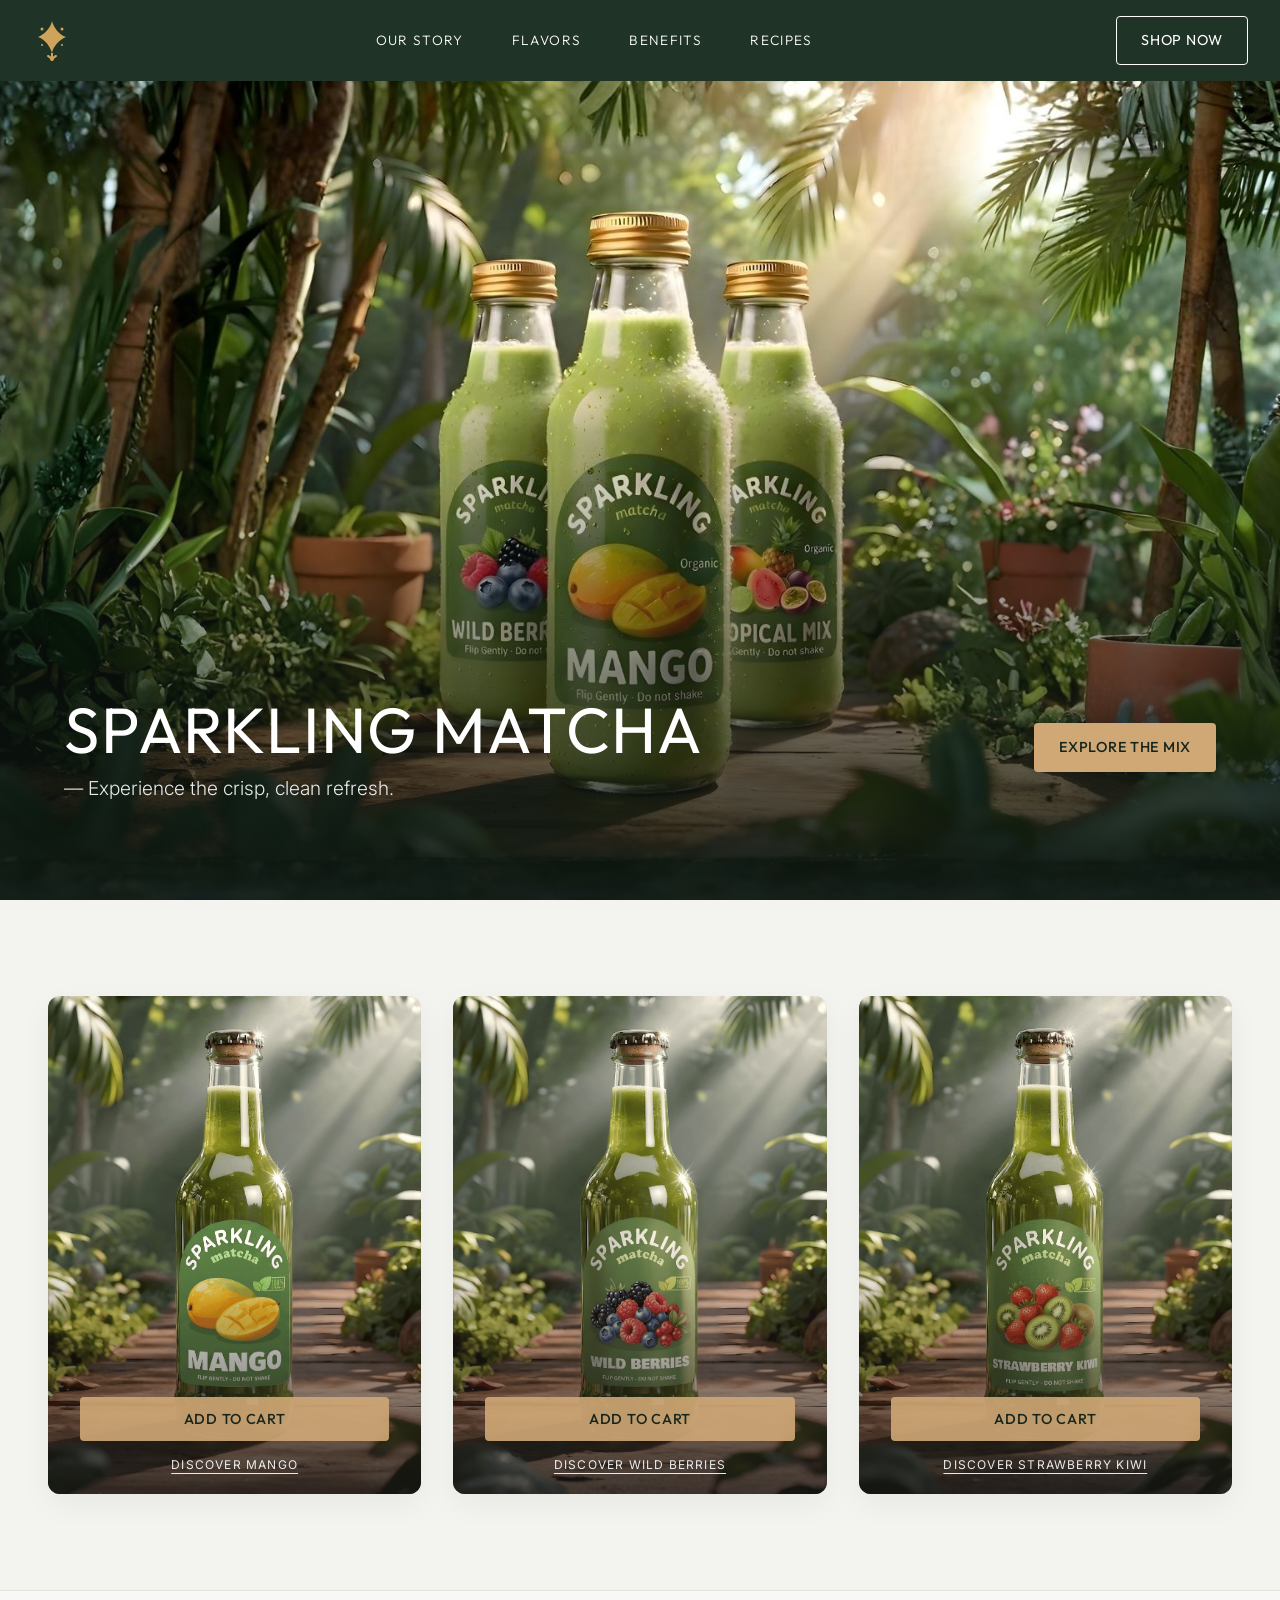
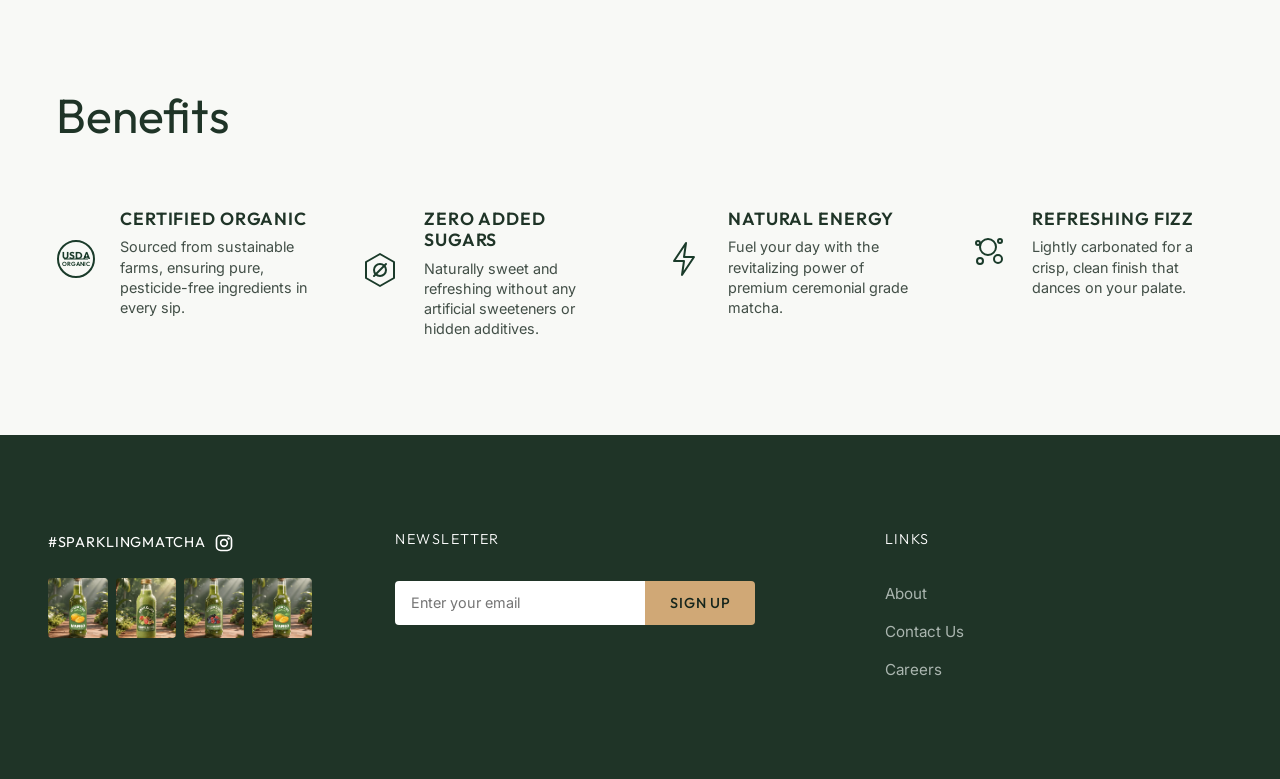
==== site/index.html @ 9184abe2 "modified:   site/index.html" ====
<!DOCTYPE html>
<html lang="en">

<head>
    <meta charset="UTF-8">
    <meta name="viewport" content="width=device-width, initial-scale=1.0">
    <title>Sparkling Matcha | Premium Organic Sparkling Drink</title>
    <meta name="description"
        content="Experience the crisp, clean refresh of our simply organic sparkling drinks. Premium matcha meets revitalizing carbonation with zero added sugar.">
    <meta name="keywords"
        content="matcha, sparkling matcha, organic drink, energy drink, zero sugar, ceremonial matcha, healthy beverage">
    <meta name="author" content="Sparkling Matcha">
    <link rel="canonical" href="https://sparklingmatcha.com">

    <!-- Open Graph / Facebook -->
    <meta property="og:type" content="website">
    <meta property="og:url" content="https://sparklingmatcha.com/">
    <meta property="og:title" content="Sparkling Matcha | Premium Organic Sparkling Drink">
    <meta property="og:description"
        content="Experience the crisp, clean refresh of our simply organic sparkling drinks. Sourced from sustainable farms.">
    <meta property="og:image" content="images/Showcase.jpg">

    <!-- Twitter -->
    <meta property="twitter:card" content="summary_large_image">
    <meta property="twitter:url" content="https://sparklingmatcha.com/">
    <meta property="twitter:title" content="Sparkling Matcha | Premium Organic Sparkling Drink">
    <meta property="twitter:description"
        content="Experience the crisp, clean refresh of our simply organic sparkling drinks. Sourced from sustainable farms, zero added sugar.">
    <meta property="twitter:image" content="images/Showcase.jpg">

    <!-- Google Fonts -->
    <link rel="preconnect" href="https://fonts.googleapis.com">
    <link rel="preconnect" href="https://fonts.gstatic.com" crossorigin>
    <link
        href="https://fonts.googleapis.com/css2?family=Outfit:wght@300;400;500;600;700&family=Inter:wght@300;400;500;600&display=swap"
        rel="stylesheet">
    <link rel="stylesheet" href="style.css">
</head>

<body>
    <!-- Preloader -->
    <div id="preloader" class="preloader">
        <div class="spinner"></div>
    </div>
    <!-- Navigation -->
    <nav class="navbar" id="navbar">
        <div class="nav-container">
            <a href="#" class="logo">
                <svg width="40" height="40" viewBox="0 0 40 40" fill="none" xmlns="http://www.w3.org/2000/svg">
                    <path d="M20 0C20 0 23 12 34 16C34 16 23 20 20 32C20 32 17 20 6 16C6 16 17 12 20 0Z"
                        fill="#D0A35A" />
                    <circle cx="10" cy="8" r="1.5" fill="#D0A35A" />
                    <circle cx="30" cy="8" r="1.5" fill="#D0A35A" />
                    <circle cx="10" cy="24" r="1" fill="#D0A35A" />
                    <circle cx="30" cy="24" r="1" fill="#D0A35A" />
                    <path d="M20 40C20 40 21 36 24 35" stroke="#D0A35A" stroke-width="2" stroke-linecap="round" />
                    <path d="M20 40C20 40 19 36 16 35" stroke="#D0A35A" stroke-width="2" stroke-linecap="round" />
                    <line x1="20" y1="32" x2="20" y2="40" stroke="#D0A35A" stroke-width="2" />
                </svg>
            </a>

            <div class="nav-links" id="nav-links">
                <a href="#story">OUR STORY</a>
                <a href="#flavors">FLAVORS</a>
                <a href="#benefits">BENEFITS</a>
                <a href="#recipes">RECIPES</a>
            </div>

            <div class="nav-actions">
                <a href="#shop" class="btn btn-outline">SHOP NOW</a>
                <button class="mobile-menu-btn" id="mobile-menu-btn" aria-label="Toggle menu">
                    <svg width="24" height="24" viewBox="0 0 24 24" fill="none" xmlns="http://www.w3.org/2000/svg">
                        <path d="M3 12H21M3 6H21M3 18H21" stroke="white" stroke-width="2" stroke-linecap="round"
                            stroke-linejoin="round" />
                    </svg>
                </button>
            </div>
        </div>
    </nav>

    <!-- Hero Section -->
    <header class="hero">
        <div class="hero-bg">
            <img src="images/Showcase.jpg" alt="Nature's Sparkle Assortment">
        </div>
        <div class="hero-content">
            <div class="hero-text">
                <h1>SPARKLING MATCHA</h1>
                <p>— Experience the crisp, clean refresh.</p>
            </div>
            <div class="hero-cta">
                <a href="#explore" class="btn btn-solid">EXPLORE THE MIX</a>
            </div>
        </div>
    </header>

    <!-- Products Section -->
    <section class="products" id="flavors">
        <div class="container">
            <div class="products-grid">
                <!-- Product Card 1 -->
                <div class="product-card">
                    <div class="product-image">
                        <img src="images/Mango.png" alt="Sparkling Mango">
                        <h2 class="hidden">MANGO</h2>
                        <div class="product-overlay">
                            <div class="overlay-content">
                                <h3>MANGO</h3>
                                <p>Most mango drinks taste like a melted popsicle. This doesn't. We took the deep,
                                    sun-drenched sweetness of real mango and balanced it against the bold, stone-ground
                                    earthiness of premium matcha.</p>
                                <p>It’s bright, it’s a little bit grassy, and it has that authentic tropical bite that
                                    only comes from the real fruit—not a lab-grown flavor. It’s exactly what you need
                                    when you're done with the neon-colored 'mango' water.</p>
                                <p><b>Sustained focus. Real mango. Zero fluff.</b></p>
                                <button class="btn btn-outline back-btn">BACK</button>
                            </div>
                        </div>
                    </div>
                    <div class="product-info">
                        <button class="btn btn-solid btn-full">ADD TO CART</button>
                        <button class="product-link discover-btn" data-product="mango">DISCOVER MANGO</button>
                    </div>
                </div>

                <!-- Product Card 2 -->
                <div class="product-card">
                    <div class="product-image">
                        <img src="images/WildBerries.png" alt="Sparkling Wild Berries">
                        <h2 class="hidden">WILD<br>BERRIES</h2>
                        <div class="product-overlay">
                            <div class="overlay-content">
                                <h3>WILD BERRIES</h3>
                                <p>"Tart, not candy-coated."
                                    Most berry drinks are just flavored sugar. This isn’t. We took the deep, brambly
                                    tartness of real wild berries and hit it with the bold, stone-ground earthiness of
                                    premium matcha.

                                <p>It’s dark, it’s a little bit grassy, and it has that honest, complex bite that only
                                    comes from real fruit—not a lab-grown extract. It’s exactly what you need when
                                    you're over the neon-purple 'berry' syrups.</p>

                                <p><b>Clean energy. Real fruit. No apologies.</b></p>
                                <button class="btn btn-outline back-btn">BACK</button>
                            </div>
                        </div>
                    </div>
                    <div class="product-info">
                        <button class="btn btn-solid btn-full">ADD TO CART</button>
                        <button class="product-link discover-btn" data-product="berries">DISCOVER WILD BERRIES</button>
                        <!-- Based on mockup text -->
                    </div>
                </div>

                <!-- Product Card 3 -->
                <div class="product-card">
                    <div class="product-image">
                        <img src="images/StrawberryKiwi.png" alt="Sparkling Strawberry Kiwi">
                        <h2 class="hidden">STRAWBERRY<br>KIWI</h2>
                        <div class="product-overlay">
                            <div class="overlay-content">
                                <h3>STRAWBERRY KIWI</h3>
                                <p>"Balanced, not basic."
                                    Most strawberry-kiwi drinks are just neon-pink sugar bombs. This isn’t. We took the
                                    sharp, zingy brightness of real kiwi and the sun-ripened sweetness of strawberries,
                                    then hit them with the bold, stone-ground earthiness of premium matcha.
                                </p>
                                <p>It’s crisp, it’s a little bit grassy, and it has that honest, refreshing tartness
                                    that only comes from the real fruit—not a lab-grown flavor. It’s exactly what you
                                    need when you're over the cloying sweetness of 'fruit-punch' waters.</p>

                                <p><b>Sharp focus. Real fruit. No noise.</b></p>
                                <button class="btn btn-outline back-btn">BACK</button>
                            </div>
                        </div>
                    </div>
                    <div class="product-info">
                        <button class="btn btn-solid btn-full">ADD TO CART</button>
                        <button class="product-link discover-btn" data-product="tropical">DISCOVER STRAWBERRY
                            KIWI</button>
                        <!-- Based on mockup text -->
                    </div>
                </div>
            </div>
        </div>
    </section>

    <!-- Benefits Section -->
    <section class="benefits" id="benefits">
        <div class="container">
            <h2 class="section-title">Benefits</h2>
            <div class="benefits-grid">

                <div class="benefit-item">
                    <div class="icon">
                        <svg width="40" height="40" viewBox="0 0 40 40" fill="none" xmlns="http://www.w3.org/2000/svg">
                            <circle cx="20" cy="20" r="18" stroke="#1A3B2A" stroke-width="2" />
                            <text x="50%" y="45%" dominant-baseline="middle" text-anchor="middle" font-family="Outfit"
                                font-size="10" font-weight="700" fill="#1A3B2A">USDA</text>
                            <text x="50%" y="65%" dominant-baseline="middle" text-anchor="middle" font-family="Outfit"
                                font-size="6" font-weight="600" fill="#1A3B2A">ORGANIC</text>
                            <line x1="8" y1="20" x2="32" y2="20" stroke="#1A3B2A" stroke-width="1" />
                        </svg>
                    </div>
                    <div class="benefit-text">
                        <h3>CERTIFIED ORGANIC</h3>
                        <p>Sourced from sustainable farms, ensuring pure, pesticide-free ingredients in every sip.</p>
                    </div>
                </div>

                <div class="benefit-item">
                    <div class="icon">
                        <svg width="40" height="40" viewBox="0 0 40 40" fill="none" xmlns="http://www.w3.org/2000/svg">
                            <path d="M20 4L34 12V28L20 36L6 28V12L20 4Z" stroke="#1A3B2A" stroke-width="2"
                                stroke-linejoin="round" />
                            <circle cx="20" cy="20" r="6" stroke="#1A3B2A" stroke-width="2" />
                            <path d="M26 14L14 26" stroke="#1A3B2A" stroke-width="2" stroke-linecap="round" />
                        </svg>
                    </div>
                    <div class="benefit-text">
                        <h3>ZERO ADDED SUGARS</h3>
                        <p>Naturally sweet and refreshing without any artificial sweeteners or hidden additives.</p>
                    </div>
                </div>

                <div class="benefit-item">
                    <div class="icon">
                        <svg width="40" height="40" viewBox="0 0 40 40" fill="none" xmlns="http://www.w3.org/2000/svg">
                            <path d="M22 4L10 22H20L18 36L30 18H20L22 4Z" stroke="#1A3B2A" stroke-width="2"
                                stroke-linecap="round" stroke-linejoin="round" />
                        </svg>
                    </div>
                    <div class="benefit-text">
                        <h3>NATURAL ENERGY</h3>
                        <p>Fuel your day with the revitalizing power of premium ceremonial grade matcha.</p>
                    </div>
                </div>

                <div class="benefit-item">
                    <div class="icon">
                        <svg width="40" height="40" viewBox="0 0 40 40" fill="none" xmlns="http://www.w3.org/2000/svg">
                            <circle cx="20" cy="18" r="8" stroke="#1A3B2A" stroke-width="2" />
                            <circle cx="30" cy="30" r="4" stroke="#1A3B2A" stroke-width="2" />
                            <circle cx="12" cy="32" r="3" stroke="#1A3B2A" stroke-width="2" />
                            <circle cx="32" cy="12" r="2" stroke="#1A3B2A" stroke-width="2" />
                            <circle cx="10" cy="14" r="2" stroke="#1A3B2A" stroke-width="2" />
                        </svg>
                    </div>
                    <div class="benefit-text">
                        <h3>REFRESHING FIZZ</h3>
                        <p>Lightly carbonated for a crisp, clean finish that dances on your palate.</p>
                    </div>
                </div>

            </div>
        </div>
    </section>

    <!-- Footer -->
    <footer class="footer">
        <div class="container footer-grid">

            <div class="footer-social">
                <div class="social-header">
                    <span>#SPARKLINGMATCHA</span>
                    <svg width="20" height="20" viewBox="0 0 24 24" fill="none" xmlns="http://www.w3.org/2000/svg">
                        <path
                            d="M12 16C14.2091 16 16 14.2091 16 12C16 9.79086 14.2091 8 12 8C9.79086 8 8 9.79086 8 12C8 14.2091 9.79086 16 12 16Z"
                            stroke="white" stroke-width="2" stroke-linecap="round" stroke-linejoin="round" />
                        <path
                            d="M3 16V8C3 5.23858 5.23858 3 8 3H16C18.7614 3 21 5.23858 21 8V16C21 18.7614 18.7614 21 16 21H8C5.23858 21 3 18.7614 3 16Z"
                            stroke="white" stroke-width="2" />
                        <circle cx="17.5" cy="6.5" r="1.5" fill="white" />
                    </svg>
                </div>
                <!-- Thumbnail placeholders using images we have -->
                <div class="social-thumbnails">
                    <img src="images/Mango.png" alt="Thumb 1">
                    <img src="images/TropicalMix.png" alt="Thumb 2">
                    <img src="images/WildBerries.png" alt="Thumb 3">
                    <img src="images/Mango.png" alt="Thumb 4">
                </div>
            </div>

            <div class="footer-newsletter">
                <h4>NEWSLETTER</h4>
                <form class="newsletter-form" id="newsletter-form">
                    <input type="email" placeholder="Enter your email" required>
                    <button type="submit" class="btn btn-solid">SIGN UP</button>
                </form>
            </div>

            <div class="footer-links">
                <h4>LINKS</h4>
                <ul>
                    <li><a href="#">About</a></li>
                    <li><a href="#">Contact Us</a></li>
                    <li><a href="#">Careers</a></li>
                </ul>
            </div>
        </div>
    </footer>

    <script src="script.js"></script>
</body>

</html>
---- site/style.css ----
/* Reset & Base Styles */
:root {
    --color-bg-light: #f3f4ef;
    --color-bg-dark: #1f3427;
    --color-bg-darker: #15251c;
    --color-accent: #d0a876;
    --color-accent-hover: #ebc18d;
    --color-text-dark: #15251c;
    --color-text-light: #ffffff;
    --color-text-muted: #aab5af;

    --font-heading: 'Outfit', sans-serif;
    --font-body: 'Inter', sans-serif;

    --spacing-xs: 0.5rem;
    --spacing-sm: 1rem;
    --spacing-md: 2rem;
    --spacing-lg: 4rem;
    --spacing-xl: 6rem;

    --border-radius: 12px;
    --transition-fast: 0.2s cubic-bezier(0.4, 0, 0.2, 1);
    --transition-medium: 0.4s cubic-bezier(0.4, 0, 0.2, 1);
}

* {
    margin: 0;
    padding: 0;
    box-sizing: border-box;
    -webkit-font-smoothing: antialiased;
    -moz-osx-font-smoothing: grayscale;
}

body {
    font-family: var(--font-body);
    background-color: var(--color-bg-light);
    color: var(--color-text-dark);
    line-height: 1.6;
    overflow-x: hidden;
    margin: 0;
    padding: 0;
}

h1,
h2,
h3,
h4 {
    font-family: var(--font-heading);
    font-weight: 500;
    line-height: 1.2;
}

a {
    text-decoration: none;
    color: inherit;
    transition: var(--transition-fast);
}

ul {
    list-style: none;
}

.container {
    width: 100%;
    max-width: 1400px;
    margin: 0 auto;
    padding: 0 var(--spacing-sm);
}

/* Preloader */
.preloader {
    position: fixed;
    top: 0;
    left: 0;
    width: 100vw;
    height: 100vh;
    background-color: var(--color-bg-darker);
    display: flex;
    justify-content: center;
    align-items: center;
    z-index: 9999;
    transition: opacity 0.5s ease, visibility 0.5s ease;
}

.preloader.fade-out {
    opacity: 0;
    visibility: hidden;
}

.spinner {
    width: 50px;
    height: 50px;
    border: 3px solid rgba(208, 163, 90, 0.2);
    border-radius: 50%;
    border-top-color: var(--color-accent);
    animation: spin 1s linear infinite;
}

@keyframes spin {
    to {
        transform: rotate(360deg);
    }
}

/* Typography Enhancements */
.section-title {
    font-size: 3rem;
    margin-bottom: var(--spacing-lg);
    font-weight: 400;
    color: var(--color-bg-dark);
}

/* Button Component */
.btn {
    display: inline-flex;
    align-items: center;
    justify-content: center;
    padding: 0.75rem 1.5rem;
    font-family: var(--font-heading);
    font-weight: 400;
    font-size: 0.9rem;
    letter-spacing: 0.05em;
    border-radius: 4px;
    /* Slight pill feel or sharp? Mockup is slightly rounded */
    cursor: pointer;
    transition: var(--transition-medium);
    border: 1px solid transparent;
    text-transform: uppercase;
}

.btn-solid {
    background-color: var(--color-accent);
    color: var(--color-bg-darker);
    font-weight: 500;
}

.btn-solid:hover {
    background-color: var(--color-accent-hover);
    transform: translateY(-2px);
    box-shadow: 0 4px 12px rgba(208, 168, 118, 0.4);
}

.btn-outline {
    background-color: transparent;
    border-color: var(--color-text-light);
    color: var(--color-text-light);
}

.btn-outline:hover {
    background-color: var(--color-text-light);
    color: var(--color-bg-dark);
}

.btn-full {
    width: 100%;
}

/* Navigation Section */
.navbar {
    position: fixed;
    top: 0;
    left: 0;
    width: 100%;
    z-index: 1000;
    background-color: var(--color-bg-dark);
    /* Solid background initially */
    padding: 1rem 0;
    transition: background-color var(--transition-medium), padding var(--transition-medium), box-shadow var(--transition-medium);
}

.navbar.scrolled {
    background-color: rgba(31, 52, 39, 0.95);
    backdrop-filter: blur(10px);
    padding: 0.8rem 0;
    box-shadow: 0 4px 20px rgba(0, 0, 0, 0.1);
}

.nav-container {
    display: flex;
    justify-content: space-between;
    align-items: center;
    max-width: 1400px;
    margin: 0 auto;
    padding: 0 2rem;
}

.logo svg {
    display: block;
    transition: transform var(--transition-fast);
}

.logo:hover svg {
    transform: scale(1.05);
}

.nav-links {
    display: flex;
    gap: 3rem;
}

.nav-links a {
    color: var(--color-text-light);
    font-family: var(--font-heading);
    font-size: 0.85rem;
    font-weight: 300;
    letter-spacing: 0.1em;
    text-transform: uppercase;
    position: relative;
    padding: 0.5rem 0;
}

.nav-links a::after {
    content: '';
    position: absolute;
    bottom: 0;
    left: 0;
    width: 0;
    height: 1px;
    background-color: var(--color-accent);
    transition: width var(--transition-medium);
}

.nav-links a:hover::after {
    width: 100%;
}

.nav-actions {
    display: flex;
    align-items: center;
    gap: 1rem;
}

.mobile-menu-btn {
    background: none;
    border: none;
    cursor: pointer;
    display: none;
}

/* Hero Section */
.hero {
    position: relative;
    height: 100vh;
    /* Takes up entire viewport */
    min-height: 500px;
    display: flex;
    align-items: flex-end;
    overflow: hidden;
    padding-bottom: var(--spacing-xl);
}

.hero-bg {
    position: absolute;
    top: 0;
    left: 0;
    width: 100%;
    height: 100%;
    z-index: -1;
}

.hero-bg img {
    width: 100%;
    height: 100%;
    object-fit: cover;
    object-position: center;
    /* Removed animation for smoother feel, using CSS overlay instead */
}

/* Gradient Overlay for Text Readability */
.hero::after {
    content: '';
    position: absolute;
    bottom: 0;
    left: 0;
    width: 100%;
    height: 60%;
    background: linear-gradient(to top, rgba(15, 25, 18, 0.9), transparent);
    z-index: 0;
}

.hero-content {
    position: relative;
    z-index: 10;
    display: flex;
    justify-content: space-between;
    align-items: flex-end;
    width: 100%;
    max-width: 1400px;
    margin: 0 auto;
    padding: 0 4rem;
}

.hero-text h1 {
    color: var(--color-text-light);
    font-size: 4rem;
    font-weight: 400;
    line-height: 1.1;
    margin-bottom: 0.5rem;
    letter-spacing: 0.02em;
}

.hero-text p {
    color: var(--color-text-light);
    font-size: 1.2rem;
    font-weight: 300;
    opacity: 0.9;
}

.hero-cta {
    margin-bottom: 2rem;
}

/* Products Section */
.products {
    padding: var(--spacing-xl) 2rem;
    background-color: var(--color-bg-light);
}

.products-grid {
    display: grid;
    grid-template-columns: repeat(3, 1fr);
    gap: 2rem;
}

.product-card {
    position: relative;
    border-radius: var(--border-radius);
    overflow: hidden;
    aspect-ratio: 3/4;
    cursor: pointer;
    box-shadow: 0 10px 30px rgba(0, 0, 0, 0.05);
    background-color: #e2e4dc;
    /* Placeholder color in case image has alpha */
}

.product-card:hover .product-image img {
    transform: scale(1.05);
}

.product-image {
    width: 100%;
    height: 100%;
    position: relative;
}

.product-image img {
    width: 100%;
    height: 100%;
    object-fit: cover;
    transition: transform var(--transition-medium);
}

.product-card::before {
    content: '';
    position: absolute;
    bottom: 0;
    left: 0;
    width: 100%;
    height: 50%;
    background: linear-gradient(to top, rgba(20, 20, 20, 0.8), transparent);
    z-index: 1;
    pointer-events: none;
}

.product-info {
    position: absolute;
    bottom: 0;
    left: 0;
    width: 100%;
    padding: 2rem;
    z-index: 10;
    display: flex;
    flex-direction: column;
    align-items: center;
    gap: 1rem;
    opacity: 0.9;
    /* Slight opacity until hover */
    transition: opacity var(--transition-fast), transform var(--transition-medium);
    transform: translateY(10px);
}

.product-card:hover .product-info {
    opacity: 1;
    transform: translateY(0);
}

.product-link,
.discover-btn {
    background: none;
    border: none;
    cursor: pointer;
    font-family: var(--font-body);
    color: var(--color-text-light);
    font-size: 0.75rem;
    letter-spacing: 0.1em;
    text-transform: uppercase;
    text-decoration: underline;
    text-underline-offset: 4px;
    padding: 0;
    transition: color var(--transition-fast);
}

.product-link:hover,
.discover-btn:hover {
    color: var(--color-accent);
}

/* Overlay Styles */
.product-overlay {
    position: absolute;
    top: 0;
    left: 0;
    width: 100%;
    height: 100%;
    background-color: rgba(31, 52, 39, 0.9);
    z-index: 20;
    display: flex;
    align-items: stretch;
    justify-content: center;
    padding: 3rem 2rem 2rem 2rem;
    color: var(--color-text-light);
    opacity: 0;
    visibility: hidden;
    pointer-events: none;
    transition: opacity var(--transition-medium), visibility var(--transition-medium);
}

.product-card.overlay-active .product-overlay {
    opacity: 1;
    visibility: visible;
    pointer-events: all;
}

.overlay-content {
    display: flex;
    flex-direction: column;
    align-items: center;
    width: 100%;
    text-align: center;
    transform: translateY(20px);
    transition: transform var(--transition-medium);
}

.product-card.overlay-active .overlay-content {
    transform: translateY(0);
}

.overlay-content h3 {
    font-size: 1.5rem;
    margin-bottom: 1rem;
    color: var(--color-accent);
}

.overlay-content p {
    font-size: 0.95rem;
    margin-bottom: 1.5rem;
    line-height: 1.5;
    font-weight: 300;
}

.overlay-content p:last-of-type {
    margin-top: auto;
    margin-bottom: 2rem;
}

.product-card.overlay-active .product-info {
    opacity: 0 !important;
    visibility: hidden;
    pointer-events: none;
}

/* Background text styling for the cards, hidden behind image if image is full */
.bg-text {
    position: absolute;
    top: 50%;
    left: 50%;
    transform: translate(-50%, -50%);
    color: rgba(255, 255, 255, 0.7);
    font-size: 5rem;
    font-weight: 300;
    white-space: nowrap;
    z-index: 0;
    pointer-events: none;
    letter-spacing: 0.05em;
    mix-blend-mode: overlay;
}

/* Benefits Section */
.benefits {
    padding: var(--spacing-xl) 2rem;
    background-color: #f8f9f6;
    border-top: 1px solid #e2e4dc;
}

.benefits .container {
    max-width: 1200px;
}

.benefits-grid {
    display: grid;
    grid-template-columns: repeat(4, 1fr);
    gap: 3rem;
    align-items: flex-start;
}

.benefit-item {
    display: flex;
    align-items: center;
    gap: 1.5rem;
}

.benefit-item .icon {
    flex-shrink: 0;
    transition: transform var(--transition-fast);
}

.benefit-item:hover .icon {
    transform: translateY(-5px);
}

.benefit-text h3 {
    font-family: var(--font-heading);
    font-size: 1.1rem;
    font-weight: 600;
    color: var(--color-bg-dark);
    margin-bottom: 0.5rem;
    text-transform: uppercase;
    letter-spacing: 0.05em;
}

.benefit-text p {
    font-family: var(--font-body);
    font-size: 0.9rem;
    color: var(--color-text-dark);
    opacity: 0.8;
    line-height: 1.4;
}

/* Footer Section */
.footer {
    background-color: var(--color-bg-dark);
    color: var(--color-text-light);
    padding: var(--spacing-xl) 2rem;
}

.footer-grid {
    display: grid;
    grid-template-columns: 1fr 1.5fr 1fr auto;
    /* Social columns wider */
    gap: 4rem;
    align-items: start;
}

.footer h4 {
    font-size: 0.9rem;
    font-weight: 300;
    letter-spacing: 0.1em;
    color: var(--color-text-light);
    margin-bottom: 2rem;
    text-transform: uppercase;
}

.social-header {
    display: flex;
    align-items: center;
    gap: 0.5rem;
    font-family: var(--font-heading);
    font-size: 0.9rem;
    letter-spacing: 0.05em;
    margin-bottom: 1.5rem;
}

.social-thumbnails {
    display: flex;
    gap: 0.5rem;
}

.social-thumbnails img {
    width: 60px;
    height: 60px;
    object-fit: cover;
    border-radius: 4px;
    cursor: pointer;
    transition: transform var(--transition-fast);
}

.social-thumbnails img:hover {
    transform: scale(1.1);
}

.newsletter-form {
    display: flex;
    gap: 0;
}

.newsletter-form input {
    background-color: var(--color-text-light);
    border: none;
    padding: 0.75rem 1rem;
    font-family: var(--font-body);
    font-size: 0.9rem;
    width: 100%;
    max-width: 250px;
    border-radius: 4px 0 0 4px;
    outline: none;
    color: var(--color-text-dark);
}

.newsletter-form .btn {
    border-radius: 0 4px 4px 0;
}

.footer-links ul {
    display: flex;
    flex-direction: column;
    gap: 0.8rem;
}

.footer-links a {
    color: var(--color-text-muted);
    font-size: 0.95rem;
}

.footer-links a:hover {
    color: var(--color-text-light);
    padding-left: 5px;
    /* Tiny slide animation on hover */
}

/* Responsive Desgin */
@media (max-width: 1024px) {
    .hero-text h1 {
        font-size: 3rem;
    }

    .products-grid {
        grid-template-columns: repeat(2, 1fr);
    }

    .benefits-grid {
        grid-template-columns: repeat(2, 1fr);
        row-gap: 3rem;
    }

    .footer-grid {
        grid-template-columns: 1fr 1fr;
        row-gap: 4rem;
    }
}

@media (max-width: 768px) {

    /* Navbar adjustments */
    .hero {
        padding-bottom: 2rem;
        /* Move button down on mobile */
    }

    .nav-links {
        position: fixed;
        top: 0;
        right: -100%;
        width: 80%;
        max-width: 300px;
        height: 100vh;
        background-color: var(--color-bg-darker);
        flex-direction: column;
        justify-content: center;
        align-items: center;
        transition: right var(--transition-medium);
        z-index: 1001;
        /* Above navbar */
        box-shadow: -10px 0 30px rgba(0, 0, 0, 0.5);
    }

    .nav-links.active {
        right: 0;
    }

    .nav-container {
        padding: 0 1rem;
    }

    .nav-actions .btn-outline {
        display: none;
        /* Hide Shop Now on very small mobile for space, or keep it? */
    }

    .hidden {
        opacity: 0;
        visibility: hidden;
        pointer-events: none;
    }

    .mobile-menu-btn {
        display: flex;
        z-index: 1002;
    }

    .hero-text {
        display: none;
    }

    .hero-content {
        flex-direction: column;
        align-items: center;
        /* Center the CTA button since text is gone */
        padding: 0 1.5rem;
        gap: 2rem;
        width: 100%;
    }

    .hero-text h1 {
        font-size: 2.5rem;
    }

    .products-grid {
        grid-template-columns: 1fr;
    }

    .product-card {
        aspect-ratio: auto;
        height: 500px;
    }

    .benefits-grid {
        grid-template-columns: 1fr;
        gap: 2rem;
    }

    .footer-grid {
        grid-template-columns: 1fr;
        gap: 3rem;
    }
}
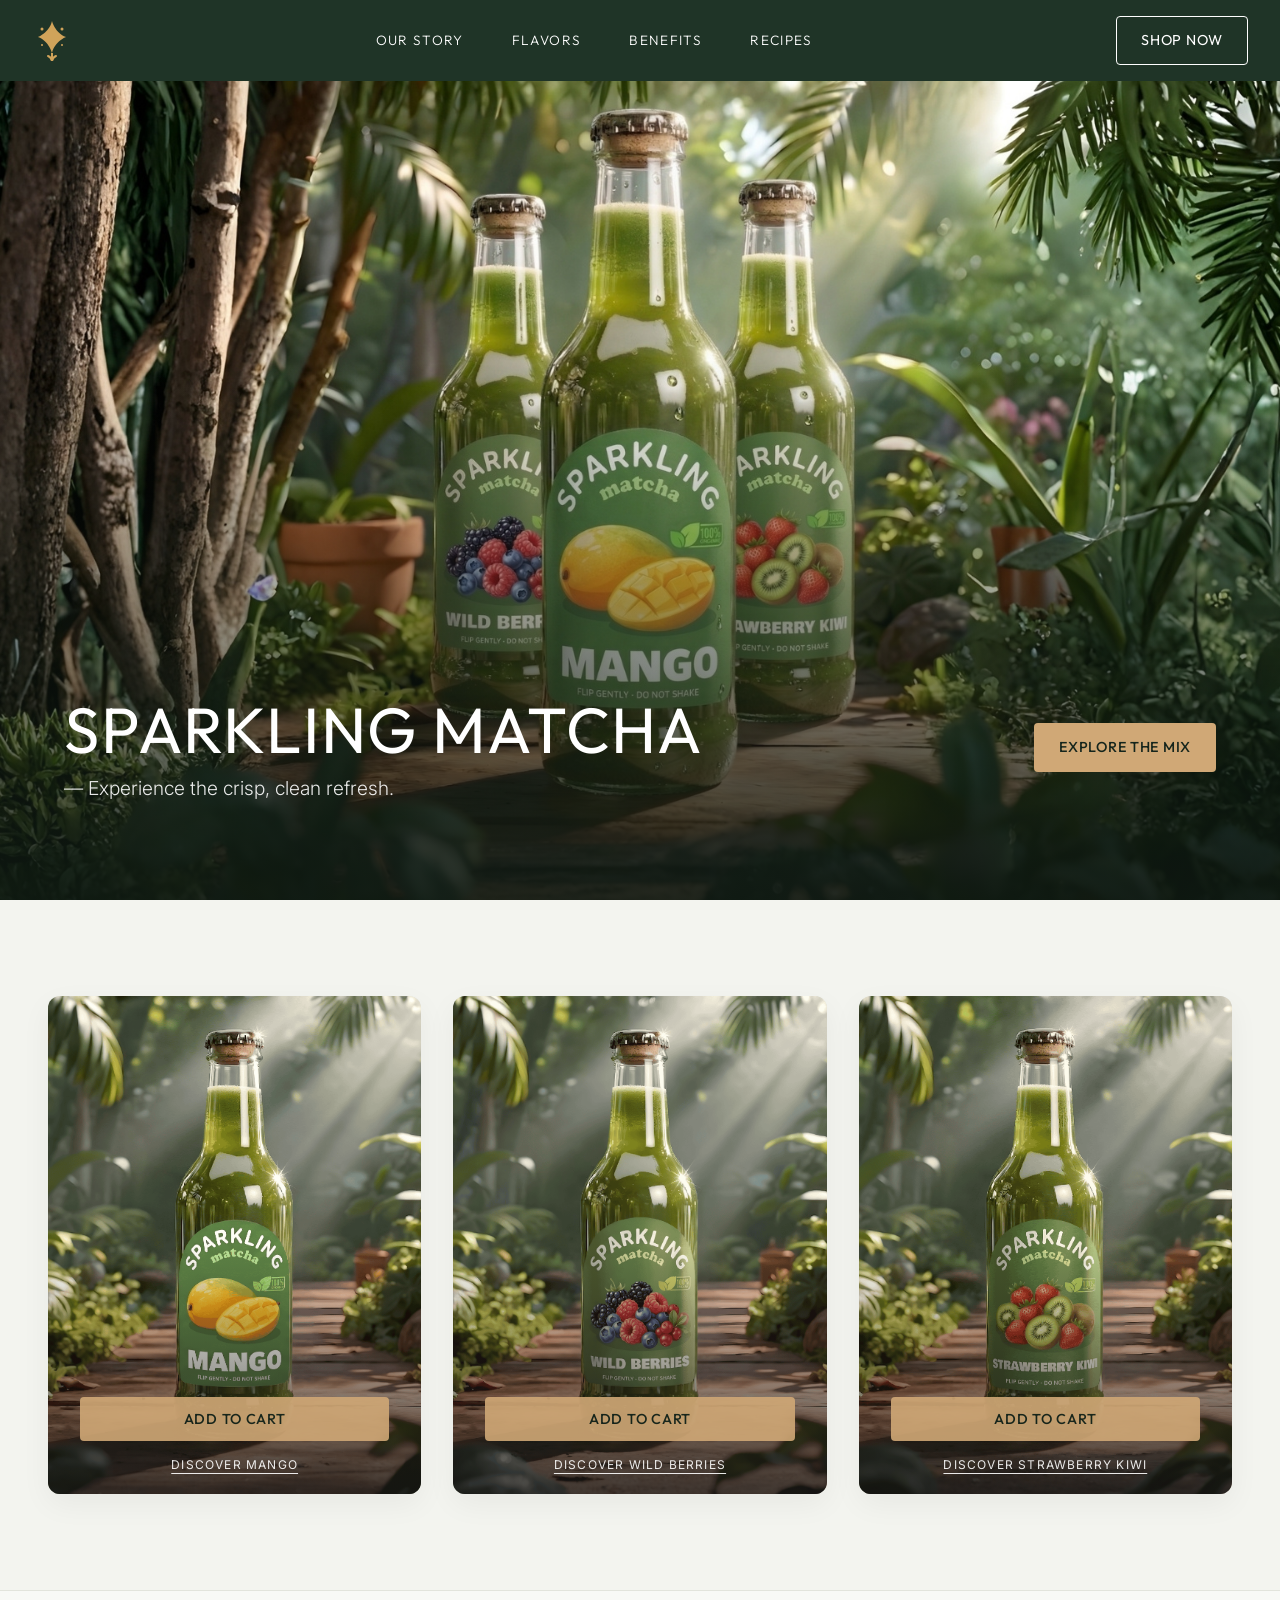
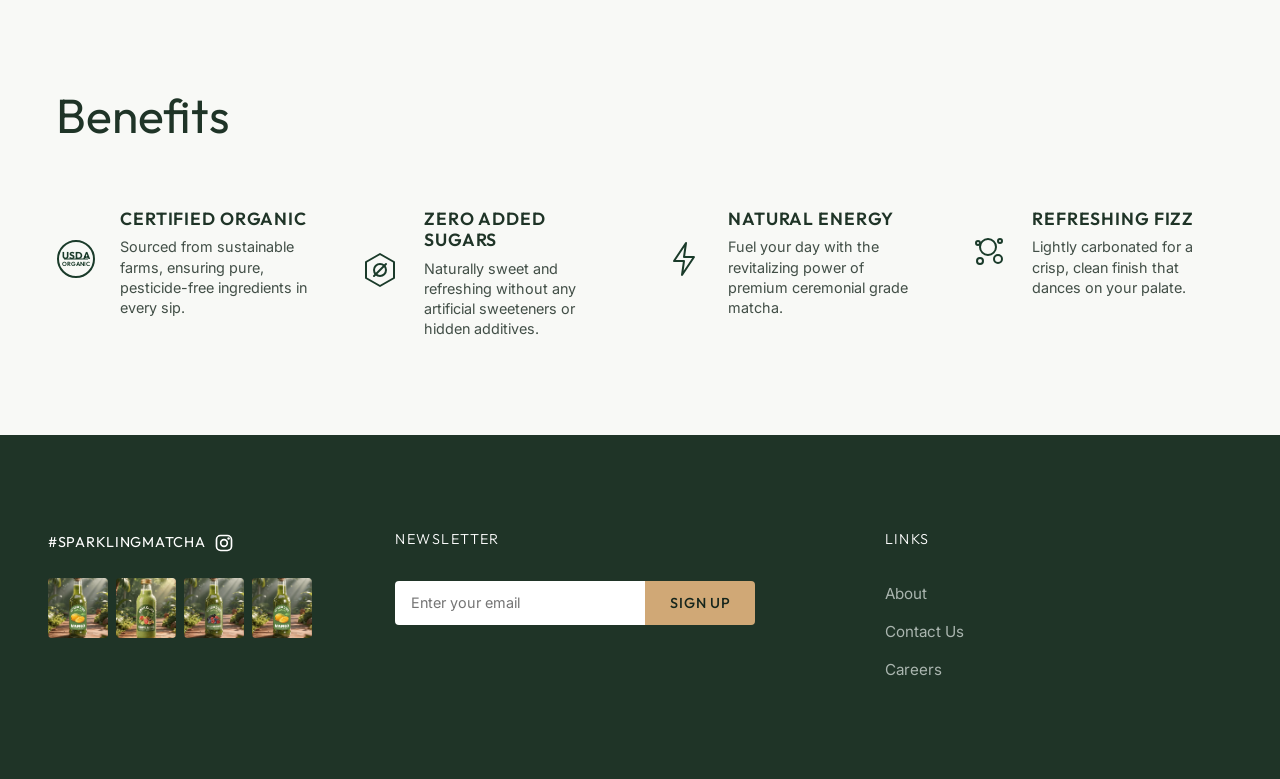
==== commit 7e7e8e3a: "modified:   site/index.html 	modified:   site/style.css" ====
--- a/site/index.html
+++ b/site/index.html
@@ -35,6 +35,18 @@
         href="https://fonts.googleapis.com/css2?family=Outfit:wght@300;400;500;600;700&family=Inter:wght@300;400;500;600&display=swap"
         rel="stylesheet">
     <link rel="stylesheet" href="style.css">
+
+    <!-- Structured Data (JSON-LD) -->
+    <script type="application/ld+json">
+    {
+      "@context": "https://schema.org",
+      "@type": "Organization",
+      "name": "Sparkling Matcha",
+      "url": "https://sparklingmatcha.com/",
+      "logo": "https://sparklingmatcha.com/images/Showcase.jpg",
+      "description": "Premium organic sparkling drink with zero added sugar."
+    }
+    </script>
 </head>
 
 <body>
@@ -97,12 +109,13 @@
     <!-- Products Section -->
     <section class="products" id="flavors">
         <div class="container">
+            <h2 class="sr-only">Our Flavors</h2>
             <div class="products-grid">
                 <!-- Product Card 1 -->
                 <div class="product-card">
                     <div class="product-image">
-                        <img src="images/Mango.png" alt="Sparkling Mango">
-                        <h2 class="hidden">MANGO</h2>
+                        <img src="images/Mango.png" alt="Sparkling Matcha Mango Flavor Can" loading="lazy">
+                        <h2 class="sr-only">MANGO</h2>
                         <div class="product-overlay">
                             <div class="overlay-content">
                                 <h3>MANGO</h3>
@@ -126,8 +139,8 @@
                 <!-- Product Card 2 -->
                 <div class="product-card">
                     <div class="product-image">
-                        <img src="images/WildBerries.png" alt="Sparkling Wild Berries">
-                        <h2 class="hidden">WILD<br>BERRIES</h2>
+                        <img src="images/WildBerries.png" alt="Sparkling Matcha Wild Berries Flavor Can" loading="lazy">
+                        <h2 class="sr-only">WILD<br>BERRIES</h2>
                         <div class="product-overlay">
                             <div class="overlay-content">
                                 <h3>WILD BERRIES</h3>
@@ -155,8 +168,8 @@
                 <!-- Product Card 3 -->
                 <div class="product-card">
                     <div class="product-image">
-                        <img src="images/StrawberryKiwi.png" alt="Sparkling Strawberry Kiwi">
-                        <h2 class="hidden">STRAWBERRY<br>KIWI</h2>
+                        <img src="images/StrawberryKiwi.png" alt="Sparkling Matcha Strawberry Kiwi Flavor Can" loading="lazy">
+                        <h2 class="sr-only">STRAWBERRY<br>KIWI</h2>
                         <div class="product-overlay">
                             <div class="overlay-content">
                                 <h3>STRAWBERRY KIWI</h3>
@@ -275,10 +288,10 @@
                 </div>
                 <!-- Thumbnail placeholders using images we have -->
                 <div class="social-thumbnails">
-                    <img src="images/Mango.png" alt="Thumb 1">
-                    <img src="images/TropicalMix.png" alt="Thumb 2">
-                    <img src="images/WildBerries.png" alt="Thumb 3">
-                    <img src="images/Mango.png" alt="Thumb 4">
+                    <img src="images/Mango.png" alt="Sparkling Matcha Mango Can Thumbnail" loading="lazy">
+                    <img src="images/TropicalMix.png" alt="Sparkling Matcha Tropical Mix Can Thumbnail" loading="lazy">
+                    <img src="images/WildBerries.png" alt="Sparkling Matcha Wild Berries Can Thumbnail" loading="lazy">
+                    <img src="images/Mango.png" alt="Sparkling Matcha Product Range Thumbnail" loading="lazy">
                 </div>
             </div>
 
--- a/site/style.css
+++ b/site/style.css
@@ -58,6 +58,19 @@
 
 ul {
     list-style: none;
+}
+
+/* Screen Reader Only / Visually Hidden */
+.sr-only {
+    position: absolute;
+    width: 1px;
+    height: 1px;
+    padding: 0;
+    margin: -1px;
+    overflow: hidden;
+    clip: rect(0, 0, 0, 0);
+    white-space: nowrap;
+    border: 0;
 }
 
 .container {
@@ -686,12 +699,6 @@
         /* Hide Shop Now on very small mobile for space, or keep it? */
     }
 
-    .hidden {
-        opacity: 0;
-        visibility: hidden;
-        pointer-events: none;
-    }
-
     .mobile-menu-btn {
         display: flex;
         z-index: 1002;
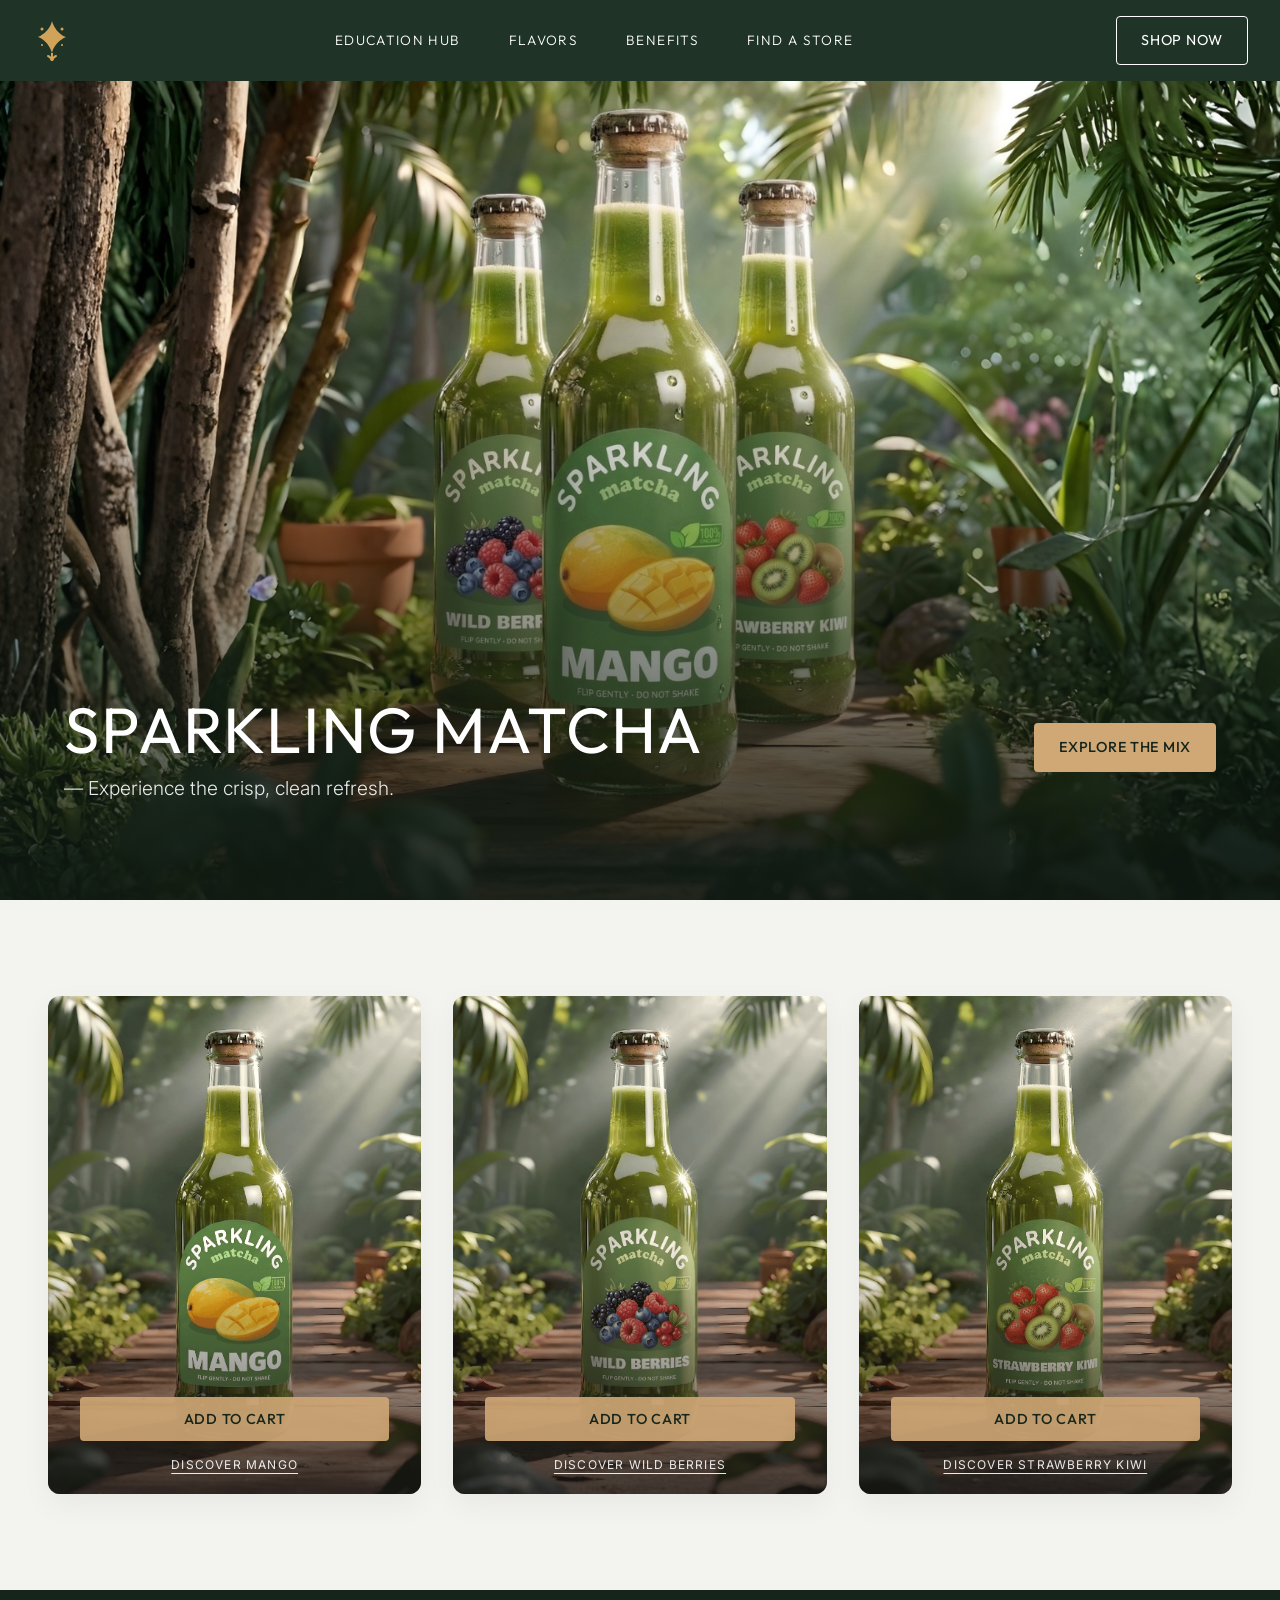
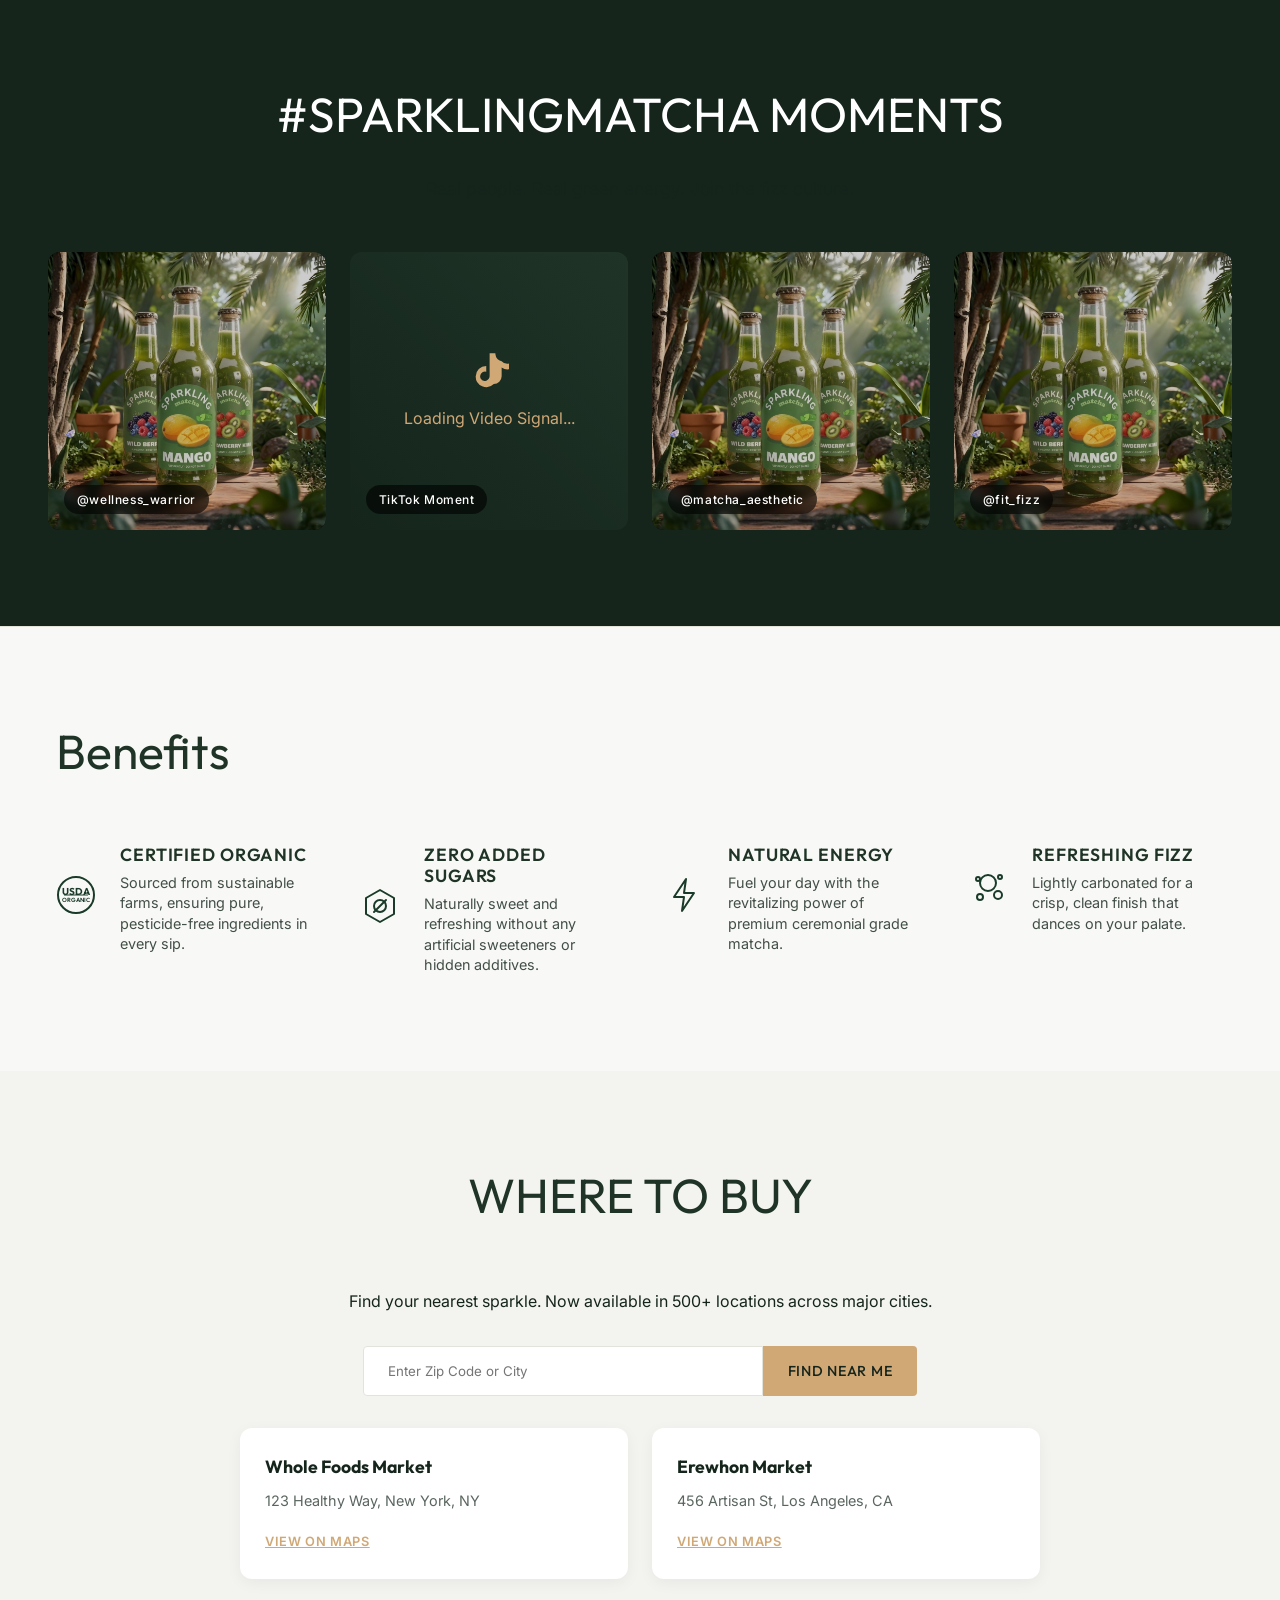
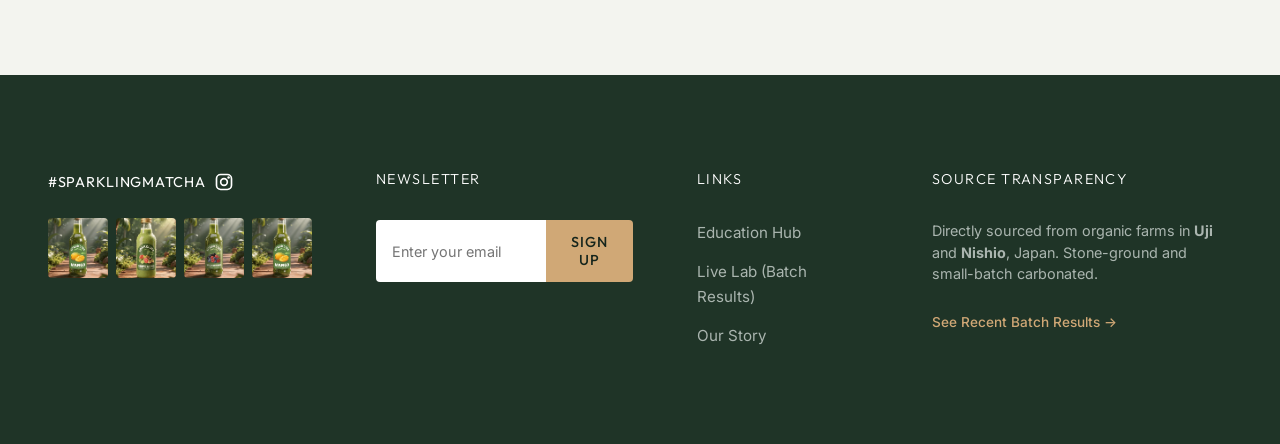
==== commit efbbfa59: "feat: initialize website with landing page, education hub, and batch results dashboard" ====
--- a/site/index.html
+++ b/site/index.html
@@ -4,28 +4,28 @@
 <head>
     <meta charset="UTF-8">
     <meta name="viewport" content="width=device-width, initial-scale=1.0">
-    <title>Sparkling Matcha | Premium Organic Sparkling Drink</title>
+    <title>The Original Sparkling Matcha | Organic, Zero Sugar & Naturally Energizing</title>
     <meta name="description"
-        content="Experience the crisp, clean refresh of our simply organic sparkling drinks. Premium matcha meets revitalizing carbonation with zero added sugar.">
+        content="The world's first premium organic sparkling matcha. Experience zero-sugar energy, ceremonial grade Uji matcha, and crisp carbonation for sustained focus.">
     <meta name="keywords"
-        content="matcha, sparkling matcha, organic drink, energy drink, zero sugar, ceremonial matcha, healthy beverage">
+        content="sparkling matcha, organic matcha drink, zero sugar energy, ceremonial matcha, Uji matcha, healthy carbonated drink">
     <meta name="author" content="Sparkling Matcha">
     <link rel="canonical" href="https://sparklingmatcha.com">
 
     <!-- Open Graph / Facebook -->
     <meta property="og:type" content="website">
     <meta property="og:url" content="https://sparklingmatcha.com/">
-    <meta property="og:title" content="Sparkling Matcha | Premium Organic Sparkling Drink">
+    <meta property="og:title" content="The Original Sparkling Matcha | Organic, Zero Sugar & Naturally Energizing">
     <meta property="og:description"
-        content="Experience the crisp, clean refresh of our simply organic sparkling drinks. Sourced from sustainable farms.">
+        content="Experience the crisp, clean refresh of our simply organic sparkling drinks. Sourced from sustainable farms in Uji, Japan.">
     <meta property="og:image" content="images/Showcase.jpg">
 
     <!-- Twitter -->
     <meta property="twitter:card" content="summary_large_image">
     <meta property="twitter:url" content="https://sparklingmatcha.com/">
-    <meta property="twitter:title" content="Sparkling Matcha | Premium Organic Sparkling Drink">
+    <meta property="twitter:title" content="The Original Sparkling Matcha | Organic, Zero Sugar & Naturally Energizing">
     <meta property="twitter:description"
-        content="Experience the crisp, clean refresh of our simply organic sparkling drinks. Sourced from sustainable farms, zero added sugar.">
+        content="Experience the crisp, clean refresh of our simply organic sparkling drinks. Sourced from sustainable farms in Uji, Japan.">
     <meta property="twitter:image" content="images/Showcase.jpg">
 
     <!-- Google Fonts -->
@@ -38,14 +38,48 @@
 
     <!-- Structured Data (JSON-LD) -->
     <script type="application/ld+json">
-    {
-      "@context": "https://schema.org",
-      "@type": "Organization",
-      "name": "Sparkling Matcha",
-      "url": "https://sparklingmatcha.com/",
-      "logo": "https://sparklingmatcha.com/images/Showcase.jpg",
-      "description": "Premium organic sparkling drink with zero added sugar."
-    }
+    [
+      {
+        "@context": "https://schema.org",
+        "@type": "Organization",
+        "name": "Sparkling Matcha",
+        "url": "https://sparklingmatcha.com/",
+        "logo": "https://sparklingmatcha.com/images/Showcase.jpg",
+        "description": "Premium organic sparkling drink with zero added sugar."
+      },
+      {
+        "@context": "https://schema.org",
+        "@type": "FAQPage",
+        "mainEntity": [
+          {
+            "@type": "Question",
+            "name": "Does sparkling matcha have more caffeine than coffee?",
+            "acceptedAnswer": {
+              "@type": "Answer",
+              "text": "Sparkling Matcha contains about 80mg of caffeine per serving, which is similar to a cup of coffee but with L-Theanine for sustained focus without the crash."
+            }
+          },
+          {
+            "@type": "Question",
+            "name": "Is sparkling matcha keto-friendly?",
+            "acceptedAnswer": {
+              "@type": "Answer",
+              "text": "Yes, our sparkling matcha is zero-sugar and keto-friendly, with no artificial sweeteners or additives."
+            }
+          }
+        ]
+      },
+      {
+        "@context": "https://schema.org",
+        "@type": "VideoObject",
+        "name": "The Green Fizz Experience",
+        "description": "Watch the refreshing sparkle of ceremonial grade Uji matcha being poured.",
+        "thumbnailUrl": "https://sparklingmatcha.com/images/Showcase.jpg",
+        "uploadDate": "2026-03-30T08:00:00Z",
+        "contentUrl": "https://sparklingmatcha.com/videos/hero-pour.mp4",
+        "embedUrl": "https://sparklingmatcha.com/videos/hero-pour.mp4"
+      }
+    ]
     </script>
 </head>
 
@@ -72,10 +106,10 @@
             </a>
 
             <div class="nav-links" id="nav-links">
-                <a href="#story">OUR STORY</a>
+                <a href="education.html">EDUCATION HUB</a>
                 <a href="#flavors">FLAVORS</a>
                 <a href="#benefits">BENEFITS</a>
-                <a href="#recipes">RECIPES</a>
+                <a href="#stores">FIND A STORE</a>
             </div>
 
             <div class="nav-actions">
@@ -93,7 +127,7 @@
     <!-- Hero Section -->
     <header class="hero">
         <div class="hero-bg">
-            <img src="images/Showcase.jpg" alt="Nature's Sparkle Assortment">
+            <img src="images/Showcase.jpg" alt="Organic sparkling matcha drink in a glass with lime and mint showing the green fizz aesthetic">
         </div>
         <div class="hero-content">
             <div class="hero-text">
@@ -114,7 +148,7 @@
                 <!-- Product Card 1 -->
                 <div class="product-card">
                     <div class="product-image">
-                        <img src="images/Mango.png" alt="Sparkling Matcha Mango Flavor Can" loading="lazy">
+                        <img src="images/Mango.png" alt="Sparkling Matcha Mango Flavor - Organic ceremonial grade matcha with real mango fruit" loading="lazy">
                         <h2 class="sr-only">MANGO</h2>
                         <div class="product-overlay">
                             <div class="overlay-content">
@@ -139,7 +173,8 @@
                 <!-- Product Card 2 -->
                 <div class="product-card">
                     <div class="product-image">
-                        <img src="images/WildBerries.png" alt="Sparkling Matcha Wild Berries Flavor Can" loading="lazy">
+                        <img src="images/WildBerries.png" alt="Sparkling Matcha Wild Berries - Tart, zero-sugar energy drink with organic berries"
+                            loading="lazy">
                         <h2 class="sr-only">WILD<br>BERRIES</h2>
                         <div class="product-overlay">
                             <div class="overlay-content">
@@ -168,7 +203,8 @@
                 <!-- Product Card 3 -->
                 <div class="product-card">
                     <div class="product-image">
-                        <img src="images/StrawberryKiwi.png" alt="Sparkling Matcha Strawberry Kiwi Flavor Can" loading="lazy">
+                        <img src="images/StrawberryKiwi.png" alt="Sparkling Matcha Strawberry Kiwi - A refreshing, focused metabolic boost with real fruit"
+                            loading="lazy">
                         <h2 class="sr-only">STRAWBERRY<br>KIWI</h2>
                         <div class="product-overlay">
                             <div class="overlay-content">
@@ -198,6 +234,36 @@
         </div>
     </section>
 
+    <!-- UGC Section -->
+    <section class="ugc" id="ugc">
+        <div class="container">
+            <h2 class="section-title">#SPARKLINGMATCHA MOMENTS</h2>
+            <p class="section-subtitle">Real people. Real green energy. Join the fizz culture.</p>
+            <div class="ugc-grid">
+                <!-- User-Generated Content Feed Simulation -->
+                <div class="ugc-item">
+                    <img src="images/Showcase.jpg" alt="UGC: Customer enjoying sparkling matcha at the beach">
+                    <span class="social-tag">@wellness_warrior</span>
+                </div>
+                <div class="ugc-item" id="tiktok-snippet">
+                    <div class="video-placeholder">
+                        <svg width="40" height="40" viewBox="0 0 24 24" fill="none" xmlns="http://www.w3.org/2000/svg"><path d="M19.589 6.686a4.793 4.793 0 0 1-3.77-4.245V2h-3.445v13.672a2.896 2.896 0 0 1-5.201 1.743 2.897 2.897 0 0 1 3.164-4.353v-3.5a6.398 6.398 0 0 0-6.331 6.33 6.391 6.391 0 0 0 10.87 4.528 4.797 4.797 0 0 0 4.713-4.713V10.51c1.512 1.071 3.4 1.417 5.165.922V7.95a4.78 4.78 0 0 1-5.165-1.264z" fill="currentColor"/></svg>
+                        <span>Loading Video Signal...</span>
+                    </div>
+                    <span class="social-tag">TikTok Moment</span>
+                </div>
+                <div class="ugc-item">
+                    <img src="images/Showcase.jpg" alt="UGC: Sparkling matcha in a minimalist cafe">
+                    <span class="social-tag">@matcha_aesthetic</span>
+                </div>
+                <div class="ugc-item">
+                    <img src="images/Showcase.jpg" alt="UGC: Pre-workout sparkle">
+                    <span class="social-tag">@fit_fizz</span>
+                </div>
+            </div>
+        </div>
+    </section>
+
     <!-- Benefits Section -->
     <section class="benefits" id="benefits">
         <div class="container">
@@ -265,6 +331,33 @@
                     </div>
                 </div>
 
+            </div>
+        </div>
+    </section>
+
+    <!-- Store Locator Section -->
+    <section class="store-locator" id="stores">
+        <div class="container">
+            <div class="locator-content">
+                <h2 class="section-title">WHERE TO BUY</h2>
+                <p>Find your nearest sparkle. Now available in 500+ locations across major cities.</p>
+                <div class="store-finder">
+                    <input type="text" placeholder="Enter Zip Code or City" id="zipcode-input">
+                    <button class="btn btn-solid" id="find-store-btn">FIND NEAR ME</button>
+                </div>
+                <div id="store-list" class="store-results">
+                    <!-- Placeholder results -->
+                    <div class="store-card">
+                        <h5>Whole Foods Market</h5>
+                        <p>123 Healthy Way, New York, NY</p>
+                        <a href="https://maps.google.com/?cid=12345" target="_blank" class="store-link">View on Maps</a>
+                    </div>
+                    <div class="store-card">
+                        <h5>Erewhon Market</h5>
+                        <p>456 Artisan St, Los Angeles, CA</p>
+                        <a href="https://maps.google.com/?cid=67890" target="_blank" class="store-link">View on Maps</a>
+                    </div>
+                </div>
             </div>
         </div>
     </section>
@@ -288,9 +381,11 @@
                 </div>
                 <!-- Thumbnail placeholders using images we have -->
                 <div class="social-thumbnails">
-                    <img src="images/Mango.png" alt="Sparkling Matcha Mango Can Thumbnail" loading="lazy">
-                    <img src="images/TropicalMix.png" alt="Sparkling Matcha Tropical Mix Can Thumbnail" loading="lazy">
-                    <img src="images/WildBerries.png" alt="Sparkling Matcha Wild Berries Can Thumbnail" loading="lazy">
+                    <img src="images/Mango.png" alt="Sparkling Matcha Mango bottle Thumbnail" loading="lazy">
+                    <img src="images/TropicalMix.png" alt="Sparkling Matcha Tropical Mix bottle Thumbnail"
+                        loading="lazy">
+                    <img src="images/WildBerries.png" alt="Sparkling Matcha Wild Berries bottle Thumbnail"
+                        loading="lazy">
                     <img src="images/Mango.png" alt="Sparkling Matcha Product Range Thumbnail" loading="lazy">
                 </div>
             </div>
@@ -306,10 +401,15 @@
             <div class="footer-links">
                 <h4>LINKS</h4>
                 <ul>
-                    <li><a href="#">About</a></li>
-                    <li><a href="#">Contact Us</a></li>
-                    <li><a href="#">Careers</a></li>
+                    <li><a href="education.html">Education Hub</a></li>
+                    <li><a href="batch-results.html">Live Lab (Batch Results)</a></li>
+                    <li><a href="#">Our Story</a></li>
                 </ul>
+            </div>
+            <div class="footer-transparency">
+                <h4>SOURCE TRANSPARENCY</h4>
+                <p>Directly sourced from organic farms in <strong>Uji</strong> and <strong>Nishio</strong>, Japan. Stone-ground and small-batch carbonated.</p>
+                <a href="batch-results.html" class="transparency-link">See Recent Batch Results →</a>
             </div>
         </div>
     </footer>
--- a/site/style.css
+++ b/site/style.css
@@ -739,4 +739,334 @@
         grid-template-columns: 1fr;
         gap: 3rem;
     }
+}
+
+/* New Sections Styling */
+.section-subtitle {
+    text-align: center;
+    font-size: 1.1rem;
+    color: var(--color-text-dark);
+    opacity: 0.7;
+    margin-top: -2rem;
+    margin-bottom: 3rem;
+}
+
+/* UGC Grid */
+.ugc {
+    padding: var(--spacing-xl) 2rem;
+    background-color: var(--color-bg-darker);
+    color: var(--color-text-light);
+}
+
+.ugc .section-title {
+    color: var(--color-text-light);
+    text-align: center;
+}
+
+.ugc-grid {
+    display: grid;
+    grid-template-columns: repeat(4, 1fr);
+    gap: 1.5rem;
+}
+
+.ugc-item {
+    position: relative;
+    border-radius: var(--border-radius);
+    overflow: hidden;
+    aspect-ratio: 1/1;
+    background-color: #000;
+}
+
+.ugc-item img, 
+.ugc-item video {
+    width: 100%;
+    height: 100%;
+    object-fit: cover;
+    opacity: 0.8;
+    transition: opacity var(--transition-fast), transform var(--transition-medium);
+}
+
+.ugc-item:hover img,
+.ugc-item:hover video {
+    opacity: 1;
+    transform: scale(1.05);
+}
+
+.social-tag {
+    position: absolute;
+    bottom: 1rem;
+    left: 1rem;
+    background: rgba(0, 0, 0, 0.6);
+    backdrop-filter: blur(4px);
+    padding: 0.3rem 0.8rem;
+    border-radius: 20px;
+    font-size: 0.75rem;
+    font-weight: 500;
+    letter-spacing: 0.05em;
+}
+
+.video-placeholder {
+    width: 100%;
+    height: 100%;
+    display: flex;
+    flex-direction: column;
+    justify-content: center;
+    align-items: center;
+    gap: 1rem;
+    color: var(--color-accent);
+    background: linear-gradient(45deg, #15251c, #1f3427);
+}
+
+/* Store Locator */
+.store-locator {
+    padding: var(--spacing-xl) 2rem;
+    background-color: var(--color-bg-light);
+}
+
+.locator-content {
+    max-width: 800px;
+    margin: 0 auto;
+    text-align: center;
+}
+
+.store-finder {
+    display: flex;
+    gap: 0;
+    margin: 2rem 0;
+    justify-content: center;
+}
+
+.store-finder input {
+    padding: 1rem 1.5rem;
+    border: 1px solid #e2e4dc;
+    border-radius: 4px 0 0 4px;
+    width: 100%;
+    max-width: 400px;
+    font-family: var(--font-body);
+    outline: none;
+}
+
+.store-finder .btn {
+    border-radius: 0 4px 4px 0;
+}
+
+.store-results {
+    display: grid;
+    grid-template-columns: repeat(2, 1fr);
+    gap: 1.5rem;
+    text-align: left;
+}
+
+.store-card {
+    background: white;
+    padding: 1.5rem;
+    border-radius: var(--border-radius);
+    box-shadow: 0 4px 15px rgba(0,0,0,0.05);
+    border: 1px solid transparent;
+    transition: var(--transition-fast);
+}
+
+.store-card:hover {
+    border-color: var(--color-accent);
+}
+
+.store-card h5 {
+    font-family: var(--font-heading);
+    font-size: 1.1rem;
+    margin-bottom: 0.5rem;
+}
+
+.store-card p {
+    font-size: 0.9rem;
+    color: var(--color-text-dark);
+    opacity: 0.7;
+    margin-bottom: 1rem;
+}
+
+.store-link {
+    font-size: 0.8rem;
+    text-transform: uppercase;
+    color: var(--color-accent);
+    font-weight: 600;
+    letter-spacing: 0.05em;
+    text-decoration: underline;
+}
+
+/* Footer Transparency */
+.footer-transparency {
+    max-width: 300px;
+}
+
+.footer-transparency p {
+    font-size: 0.9rem;
+    color: var(--color-text-muted);
+    line-height: 1.5;
+    margin-bottom: 1.5rem;
+}
+
+.transparency-link {
+    color: var(--color-accent);
+    font-size: 0.85rem;
+    font-weight: 500;
+}
+
+/* Education Hub & Comparison Table */
+.edu-hero {
+    padding: var(--spacing-xl) 2rem;
+    background-color: var(--color-bg-dark);
+    color: var(--color-text-light);
+    text-align: center;
+}
+
+.edu-container {
+    max-width: 1000px;
+    margin: 0 auto;
+    padding: var(--spacing-lg) 2rem;
+}
+
+.comparison-table {
+    width: 100%;
+    border-collapse: collapse;
+    margin: 3rem 0;
+    border-radius: var(--border-radius);
+    overflow: hidden;
+    box-shadow: 0 10px 40px rgba(0,0,0,0.1);
+    background: white;
+}
+
+.comparison-table th, 
+.comparison-table td {
+    padding: 1.5rem;
+    text-align: left;
+    border-bottom: 1px solid #f0f0f0;
+}
+
+.comparison-table th {
+    background-color: var(--color-bg-dark);
+    color: white;
+    font-family: var(--font-heading);
+    text-transform: uppercase;
+    font-size: 0.85rem;
+    letter-spacing: 0.1em;
+}
+
+.comparison-table tr:last-child td {
+    border-bottom: none;
+}
+
+.highlight-col {
+    background-color: rgba(208, 163, 90, 0.05);
+    font-weight: 600;
+}
+
+.comparison-table .check {
+    color: #2ecc71;
+    font-weight: bold;
+}
+
+.comparison-table .cross {
+    color: #e74c3c;
+    font-weight: bold;
+}
+
+/* Article Styling */
+.article-grid {
+    display: grid;
+    grid-template-columns: repeat(3, 1fr);
+    gap: 2rem;
+    margin-top: 4rem;
+}
+
+.article-card {
+    background: white;
+    border-radius: var(--border-radius);
+    overflow: hidden;
+    box-shadow: 0 5px 20px rgba(0,0,0,0.05);
+    transition: transform var(--transition-medium);
+}
+
+.article-card:hover {
+    transform: translateY(-10px);
+}
+
+.article-img {
+    height: 200px;
+    background-color: #ddd;
+    background-size: cover;
+    background-position: center;
+}
+
+.article-content {
+    padding: 1.5rem;
+}
+
+.article-content h4 {
+    font-size: 1.25rem;
+    margin-bottom: 1rem;
+    color: var(--color-bg-dark);
+}
+
+.article-content p {
+    font-size: 0.9rem;
+    color: var(--color-text-dark);
+    opacity: 0.7;
+    margin-bottom: 1.5rem;
+}
+
+/* Batch Results Sidebar/Dashboard */
+.lab-grid {
+    display: grid;
+    grid-template-columns: 1fr 2fr;
+    gap: 3rem;
+}
+
+.batch-box {
+    background: var(--color-bg-darker);
+    color: white;
+    padding: 2rem;
+    border-radius: var(--border-radius);
+}
+
+.stat-row {
+    display: flex;
+    justify-content: space-between;
+    margin-bottom: 1rem;
+    padding-bottom: 0.5rem;
+    border-bottom: 1px solid rgba(255,255,255,0.1);
+}
+
+.stat-label {
+    opacity: 0.6;
+    font-size: 0.85rem;
+}
+
+.stat-value {
+    font-weight: 600;
+    color: var(--color-accent);
+}
+
+/* Responsive Fixes */
+@media (max-width: 1024px) {
+    .ugc-grid {
+        grid-template-columns: repeat(2, 1fr);
+    }
+    .article-grid {
+        grid-template-columns: repeat(2, 1fr);
+    }
+}
+
+@media (max-width: 768px) {
+    .store-results {
+        grid-template-columns: 1fr;
+    }
+    .comparison-table {
+        display: block;
+        overflow-x: auto;
+    }
+    .article-grid {
+        grid-template-columns: 1fr;
+    }
+    .lab-grid {
+        grid-template-columns: 1fr;
+    }
 }
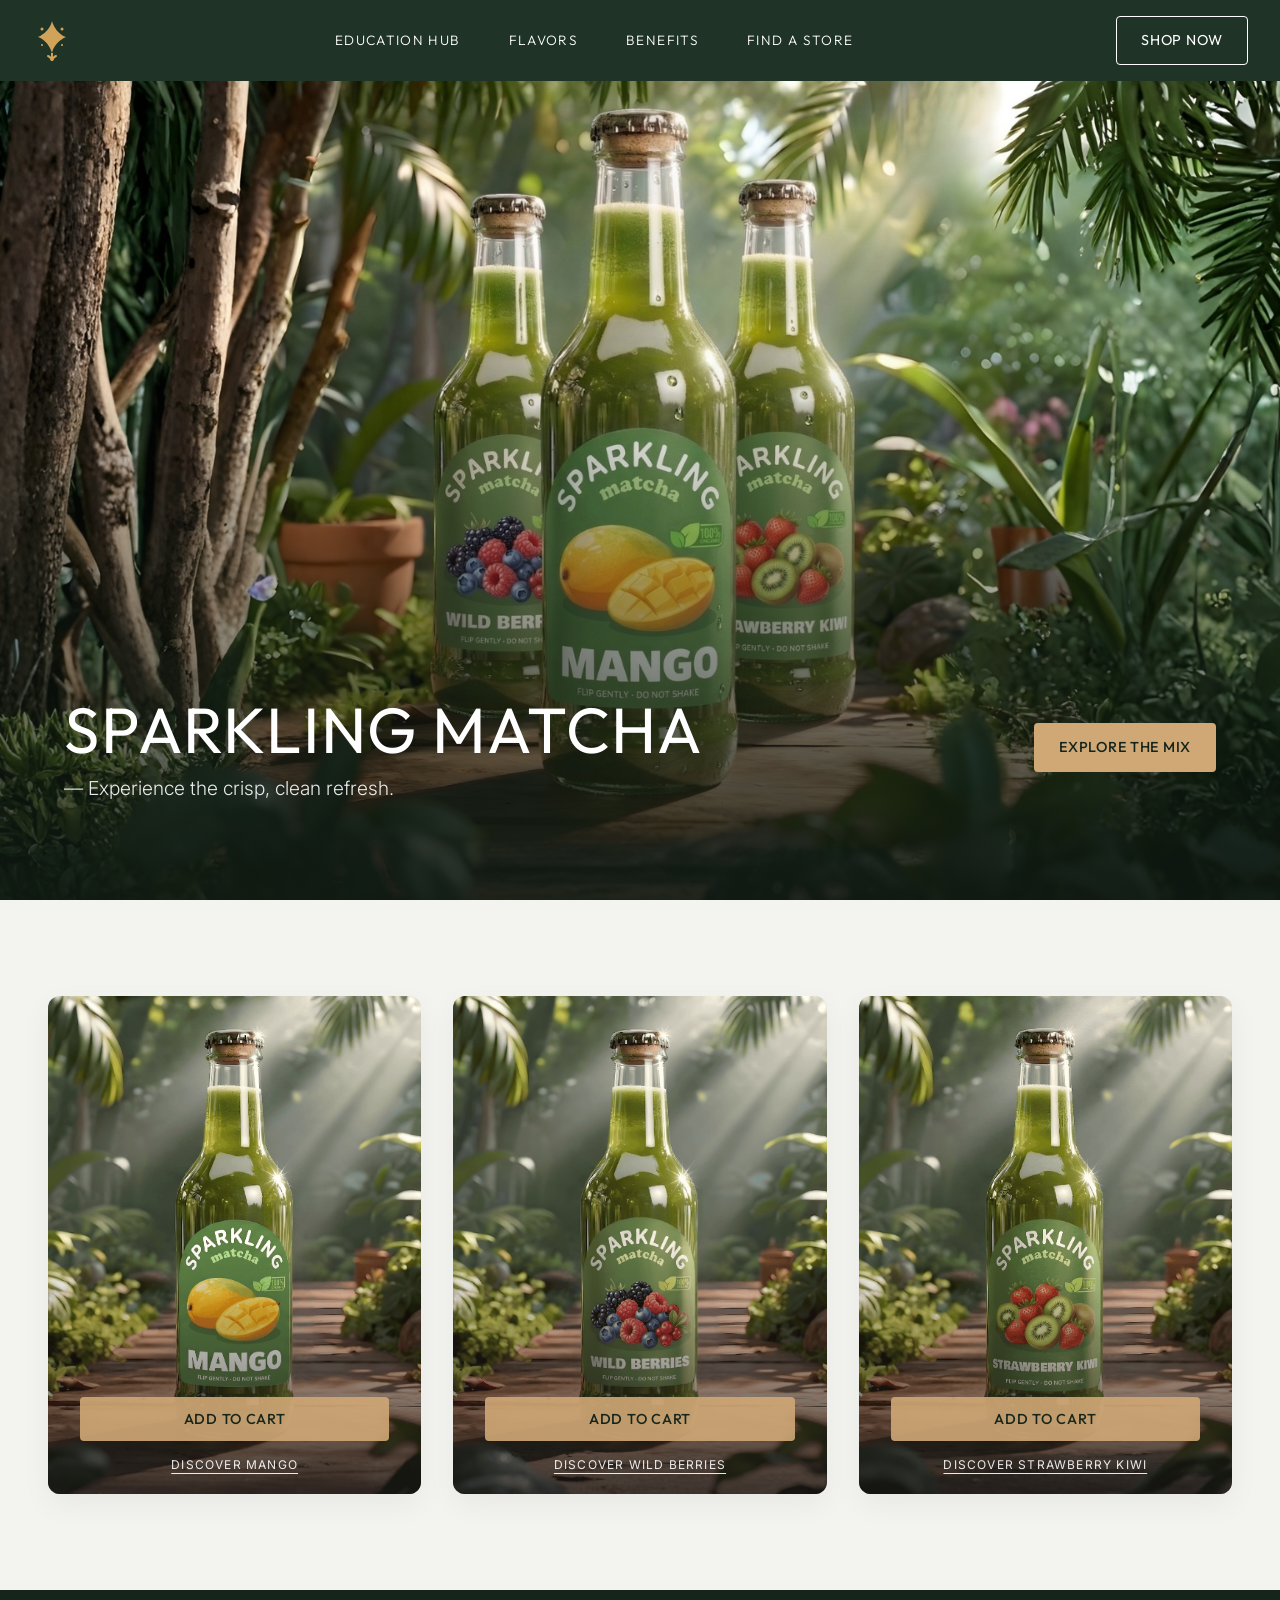
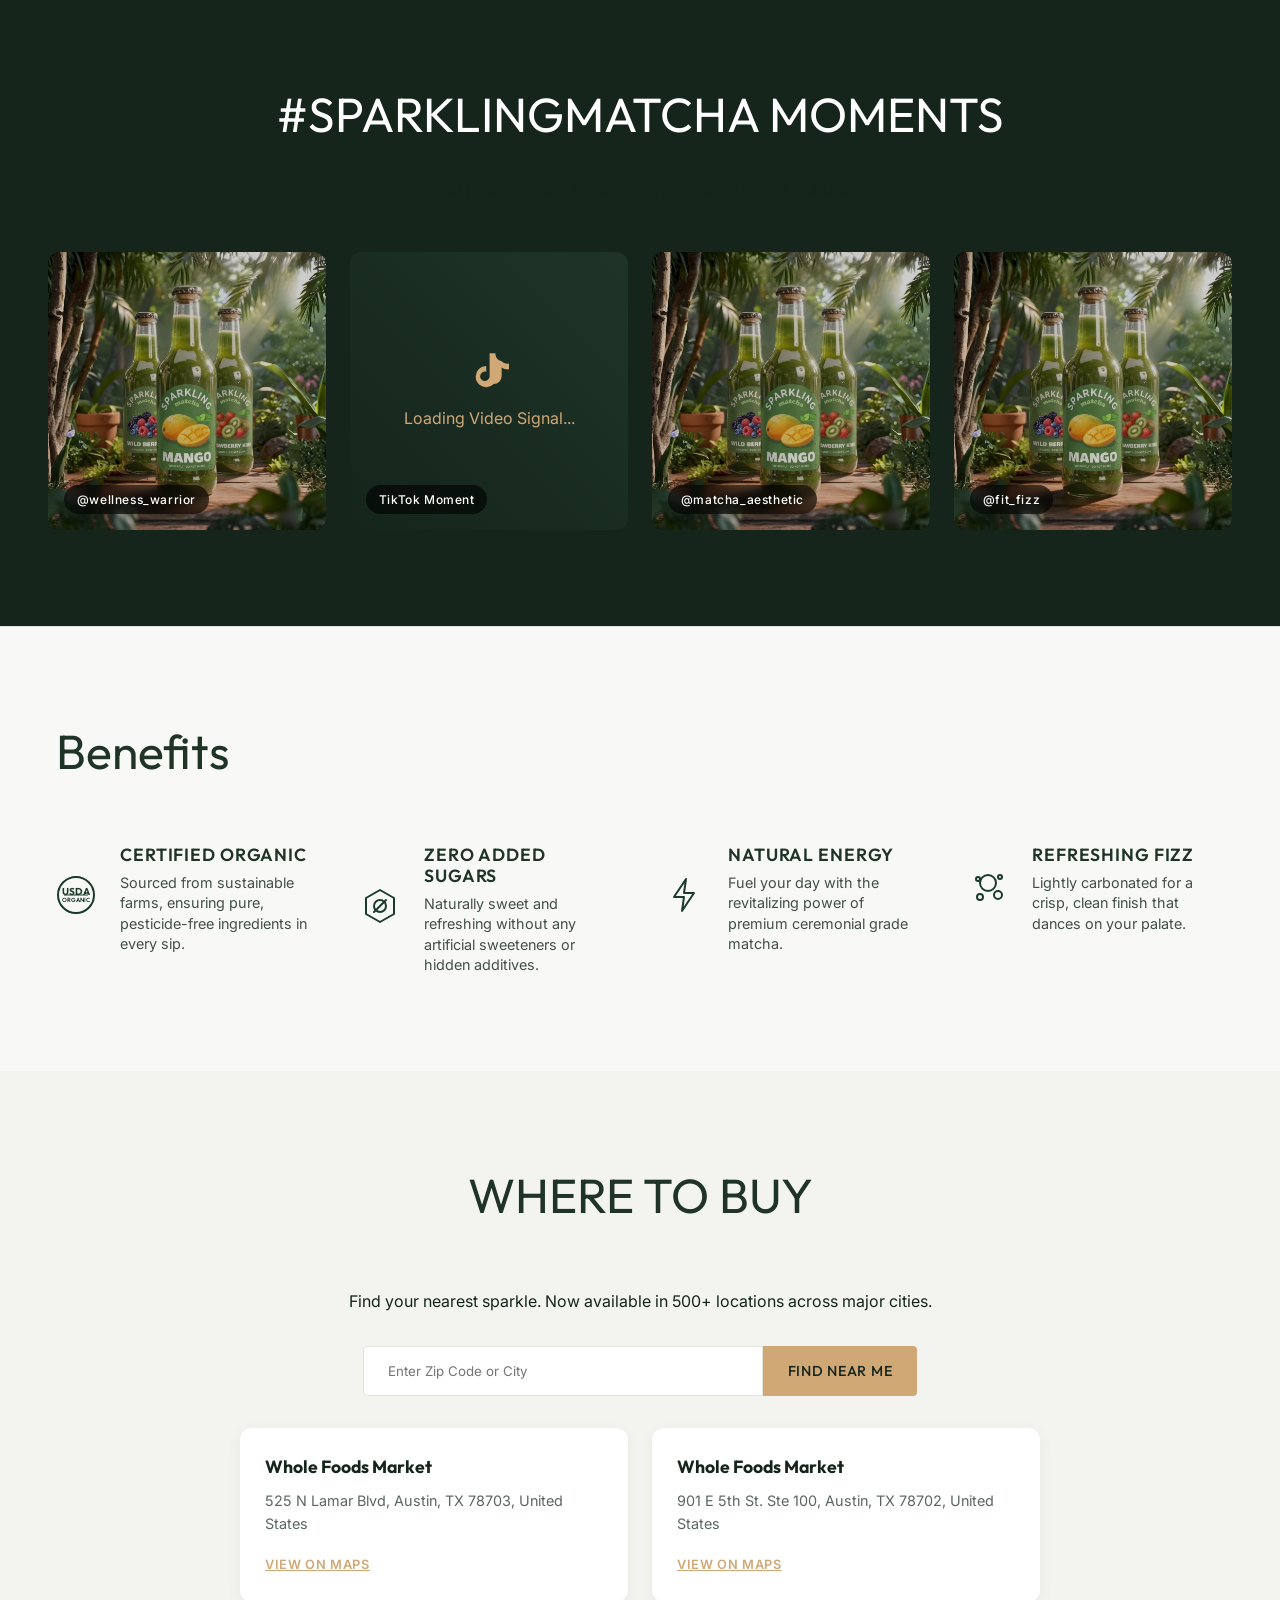
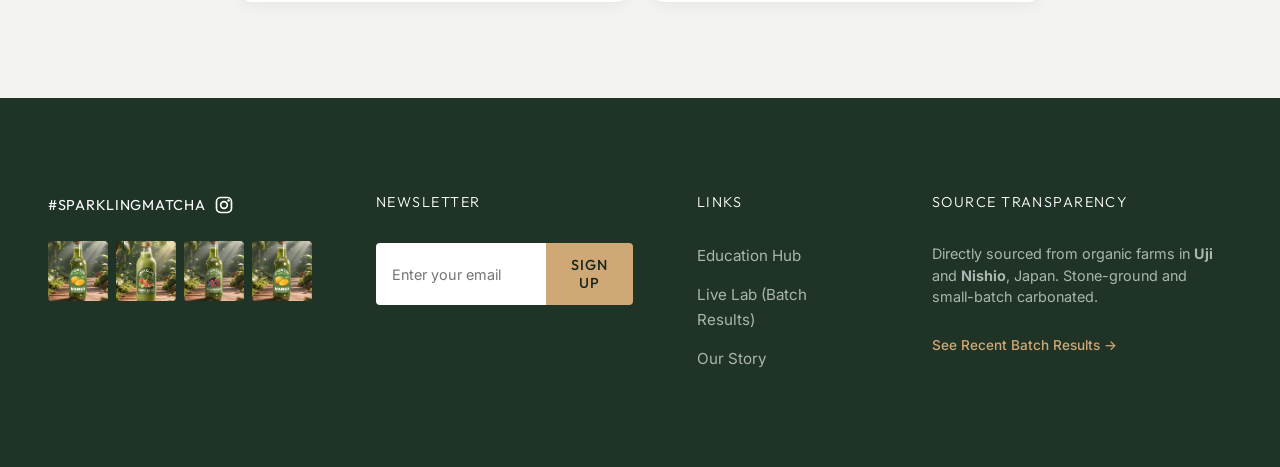
==== commit ab89cadc: "modified:   site/index.html" ====
--- a/site/index.html
+++ b/site/index.html
@@ -127,7 +127,8 @@
     <!-- Hero Section -->
     <header class="hero">
         <div class="hero-bg">
-            <img src="images/Showcase.jpg" alt="Organic sparkling matcha drink in a glass with lime and mint showing the green fizz aesthetic">
+            <img src="images/Showcase.jpg"
+                alt="Organic sparkling matcha drink in a glass with lime and mint showing the green fizz aesthetic">
         </div>
         <div class="hero-content">
             <div class="hero-text">
@@ -148,7 +149,9 @@
                 <!-- Product Card 1 -->
                 <div class="product-card">
                     <div class="product-image">
-                        <img src="images/Mango.png" alt="Sparkling Matcha Mango Flavor - Organic ceremonial grade matcha with real mango fruit" loading="lazy">
+                        <img src="images/Mango.png"
+                            alt="Sparkling Matcha Mango Flavor - Organic ceremonial grade matcha with real mango fruit"
+                            loading="lazy">
                         <h2 class="sr-only">MANGO</h2>
                         <div class="product-overlay">
                             <div class="overlay-content">
@@ -173,7 +176,8 @@
                 <!-- Product Card 2 -->
                 <div class="product-card">
                     <div class="product-image">
-                        <img src="images/WildBerries.png" alt="Sparkling Matcha Wild Berries - Tart, zero-sugar energy drink with organic berries"
+                        <img src="images/WildBerries.png"
+                            alt="Sparkling Matcha Wild Berries - Tart, zero-sugar energy drink with organic berries"
                             loading="lazy">
                         <h2 class="sr-only">WILD<br>BERRIES</h2>
                         <div class="product-overlay">
@@ -203,7 +207,8 @@
                 <!-- Product Card 3 -->
                 <div class="product-card">
                     <div class="product-image">
-                        <img src="images/StrawberryKiwi.png" alt="Sparkling Matcha Strawberry Kiwi - A refreshing, focused metabolic boost with real fruit"
+                        <img src="images/StrawberryKiwi.png"
+                            alt="Sparkling Matcha Strawberry Kiwi - A refreshing, focused metabolic boost with real fruit"
                             loading="lazy">
                         <h2 class="sr-only">STRAWBERRY<br>KIWI</h2>
                         <div class="product-overlay">
@@ -247,7 +252,11 @@
                 </div>
                 <div class="ugc-item" id="tiktok-snippet">
                     <div class="video-placeholder">
-                        <svg width="40" height="40" viewBox="0 0 24 24" fill="none" xmlns="http://www.w3.org/2000/svg"><path d="M19.589 6.686a4.793 4.793 0 0 1-3.77-4.245V2h-3.445v13.672a2.896 2.896 0 0 1-5.201 1.743 2.897 2.897 0 0 1 3.164-4.353v-3.5a6.398 6.398 0 0 0-6.331 6.33 6.391 6.391 0 0 0 10.87 4.528 4.797 4.797 0 0 0 4.713-4.713V10.51c1.512 1.071 3.4 1.417 5.165.922V7.95a4.78 4.78 0 0 1-5.165-1.264z" fill="currentColor"/></svg>
+                        <svg width="40" height="40" viewBox="0 0 24 24" fill="none" xmlns="http://www.w3.org/2000/svg">
+                            <path
+                                d="M19.589 6.686a4.793 4.793 0 0 1-3.77-4.245V2h-3.445v13.672a2.896 2.896 0 0 1-5.201 1.743 2.897 2.897 0 0 1 3.164-4.353v-3.5a6.398 6.398 0 0 0-6.331 6.33 6.391 6.391 0 0 0 10.87 4.528 4.797 4.797 0 0 0 4.713-4.713V10.51c1.512 1.071 3.4 1.417 5.165.922V7.95a4.78 4.78 0 0 1-5.165-1.264z"
+                                fill="currentColor" />
+                        </svg>
                         <span>Loading Video Signal...</span>
                     </div>
                     <span class="social-tag">TikTok Moment</span>
@@ -349,13 +358,15 @@
                     <!-- Placeholder results -->
                     <div class="store-card">
                         <h5>Whole Foods Market</h5>
-                        <p>123 Healthy Way, New York, NY</p>
-                        <a href="https://maps.google.com/?cid=12345" target="_blank" class="store-link">View on Maps</a>
+                        <p>525 N Lamar Blvd, Austin, TX 78703, United States</p>
+                        <a href="https://maps.app.goo.gl/n1MK4TuEfjHr7jCL6" target="_blank" class="store-link">View on
+                            Maps</a>
                     </div>
                     <div class="store-card">
-                        <h5>Erewhon Market</h5>
-                        <p>456 Artisan St, Los Angeles, CA</p>
-                        <a href="https://maps.google.com/?cid=67890" target="_blank" class="store-link">View on Maps</a>
+                        <h5>Whole Foods Market</h5>
+                        <p>901 E 5th St. Ste 100, Austin, TX 78702, United States</p>
+                        <a href="https://maps.app.goo.gl/hFJqFK3WCmtJEWfJ9" target="_blank" class="store-link">View on
+                            Maps</a>
                     </div>
                 </div>
             </div>
@@ -408,7 +419,8 @@
             </div>
             <div class="footer-transparency">
                 <h4>SOURCE TRANSPARENCY</h4>
-                <p>Directly sourced from organic farms in <strong>Uji</strong> and <strong>Nishio</strong>, Japan. Stone-ground and small-batch carbonated.</p>
+                <p>Directly sourced from organic farms in <strong>Uji</strong> and <strong>Nishio</strong>, Japan.
+                    Stone-ground and small-batch carbonated.</p>
                 <a href="batch-results.html" class="transparency-link">See Recent Batch Results →</a>
             </div>
         </div>
--- a/site/style.css
+++ b/site/style.css
@@ -913,32 +913,49 @@
 /* Education Hub & Comparison Table */
 .edu-hero {
     padding: var(--spacing-xl) 2rem;
-    background-color: var(--color-bg-dark);
+    background: linear-gradient(135deg, var(--color-bg-darker) 0%, var(--color-bg-dark) 100%);
     color: var(--color-text-light);
     text-align: center;
+    position: relative;
+    overflow: hidden;
+}
+
+.edu-hero h1 {
+    font-size: 3.5rem;
+    letter-spacing: -0.02em;
+    margin-bottom: 1rem;
+}
+
+.edu-hero p {
+    font-size: 1.2rem;
+    font-weight: 300;
+    opacity: 0.8;
+    max-width: 600px;
+    margin: 0 auto;
 }
 
 .edu-container {
-    max-width: 1000px;
+    max-width: 1100px;
     margin: 0 auto;
-    padding: var(--spacing-lg) 2rem;
+    padding: var(--spacing-xl) 2rem;
 }
 
 .comparison-table {
     width: 100%;
-    border-collapse: collapse;
-    margin: 3rem 0;
+    border-collapse: separate;
+    border-spacing: 0;
+    margin: 4rem 0;
     border-radius: var(--border-radius);
     overflow: hidden;
-    box-shadow: 0 10px 40px rgba(0,0,0,0.1);
+    box-shadow: 0 20px 50px rgba(0,0,0,0.08);
     background: white;
 }
 
 .comparison-table th, 
 .comparison-table td {
-    padding: 1.5rem;
+    padding: 1.75rem 2rem;
     text-align: left;
-    border-bottom: 1px solid #f0f0f0;
+    border-bottom: 1px solid #f0f2ee;
 }
 
 .comparison-table th {
@@ -946,8 +963,9 @@
     color: white;
     font-family: var(--font-heading);
     text-transform: uppercase;
-    font-size: 0.85rem;
-    letter-spacing: 0.1em;
+    font-size: 0.75rem;
+    font-weight: 600;
+    letter-spacing: 0.15em;
 }
 
 .comparison-table tr:last-child td {
@@ -955,18 +973,19 @@
 }
 
 .highlight-col {
-    background-color: rgba(208, 163, 90, 0.05);
+    background-color: rgba(208, 163, 90, 0.03);
     font-weight: 600;
+    color: var(--color-bg-dark);
 }
 
 .comparison-table .check {
-    color: #2ecc71;
-    font-weight: bold;
+    color: #3b7a5a;
+    font-weight: 700;
 }
 
 .comparison-table .cross {
-    color: #e74c3c;
-    font-weight: bold;
+    color: #c0392b;
+    font-weight: 700;
 }
 
 /* Article Styling */
@@ -981,68 +1000,138 @@
     background: white;
     border-radius: var(--border-radius);
     overflow: hidden;
-    box-shadow: 0 5px 20px rgba(0,0,0,0.05);
-    transition: transform var(--transition-medium);
+    box-shadow: 0 10px 30px rgba(0,0,0,0.04);
+    transition: all var(--transition-medium);
+    border: 1px solid #f0f2ee;
 }
 
 .article-card:hover {
-    transform: translateY(-10px);
+    transform: translateY(-8px);
+    box-shadow: 0 20px 40px rgba(0,0,0,0.1);
+    border-color: var(--color-accent);
 }
 
 .article-img {
-    height: 200px;
-    background-color: #ddd;
+    height: 220px;
+    background-color: #f3f4ef;
     background-size: cover;
     background-position: center;
+    position: relative;
 }
 
 .article-content {
-    padding: 1.5rem;
+    padding: 2rem;
 }
 
 .article-content h4 {
-    font-size: 1.25rem;
+    font-size: 1.4rem;
+    line-height: 1.3;
     margin-bottom: 1rem;
     color: var(--color-bg-dark);
+    font-weight: 500;
 }
 
 .article-content p {
-    font-size: 0.9rem;
+    font-size: 0.95rem;
+    line-height: 1.6;
     color: var(--color-text-dark);
-    opacity: 0.7;
-    margin-bottom: 1.5rem;
+    opacity: 0.8;
+    margin-bottom: 2rem;
 }
 
 /* Batch Results Sidebar/Dashboard */
 .lab-grid {
     display: grid;
-    grid-template-columns: 1fr 2fr;
-    gap: 3rem;
+    grid-template-columns: 380px 1fr;
+    gap: 4rem;
+    align-items: start;
 }
 
 .batch-box {
-    background: var(--color-bg-darker);
-    color: white;
-    padding: 2rem;
+    background: white;
+    color: var(--color-text-dark);
+    padding: 3.5rem;
     border-radius: var(--border-radius);
+    border: 1px solid #eef0eb;
+    box-shadow: 0 40px 100px rgba(0,0,0,0.03);
+    position: relative;
+}
+
+.batch-box::before {
+    content: 'CERTIFIED PURE';
+    position: absolute;
+    top: 2rem;
+    right: 2rem;
+    font-size: 0.6rem;
+    color: var(--color-accent);
+    letter-spacing: 0.2em;
+    font-weight: 700;
+    border: 1px solid var(--color-accent);
+    padding: 2px 6px;
+    border-radius: 2px;
+    opacity: 0.6;
 }
 
 .stat-row {
     display: flex;
     justify-content: space-between;
-    margin-bottom: 1rem;
-    padding-bottom: 0.5rem;
-    border-bottom: 1px solid rgba(255,255,255,0.1);
+    align-items: center; /* Better than baseline for multi-line values */
+    margin-bottom: 2rem;
+    padding-bottom: 1.25rem;
+    border-bottom: 1px solid #f0f2ee;
+    gap: 2rem;
 }
 
 .stat-label {
     opacity: 0.6;
-    font-size: 0.85rem;
+    font-size: 0.75rem;
+    text-transform: uppercase;
+    letter-spacing: 0.12em;
+    font-weight: 600;
+    max-width: 120px;
+    line-height: 1.3;
 }
 
 .stat-value {
+    font-family: 'JetBrains Mono', 'Courier New', monospace;
     font-weight: 600;
-    color: var(--color-accent);
+    font-size: 1.1rem;
+    color: var(--color-bg-dark);
+    text-align: right;
+    white-space: nowrap; /* Prevent wrapping in data points */
+}
+
+.lab-text h3 {
+    font-size: 2rem;
+    margin-bottom: 1.5rem;
+    color: var(--color-bg-dark);
+}
+
+.lab-text p {
+    font-size: 1.05rem;
+    line-height: 1.7;
+    margin-bottom: 1.5rem;
+    opacity: 0.8;
+}
+
+/* Certification Badges */
+.cert-badges {
+    display: flex;
+    flex-wrap: wrap;
+    gap: 0.75rem;
+    margin-top: 1.5rem;
+}
+
+.badge {
+    padding: 0.5rem 1rem;
+    border: 1px solid #eef0eb;
+    background: #f8f9f6;
+    border-radius: 4px;
+    font-size: 0.65rem;
+    font-weight: 600;
+    text-transform: uppercase;
+    letter-spacing: 0.08em;
+    color: var(--color-bg-dark);
 }
 
 /* Responsive Fixes */
@@ -1068,5 +1157,16 @@
     }
     .lab-grid {
         grid-template-columns: 1fr;
+        gap: 2rem;
+    }
+    .batch-box {
+        padding: 2rem;
+        width: 100%;
+    }
+    .stat-row {
+        gap: 1rem;
+    }
+    .stat-value {
+        font-size: 1rem;
     }
 }
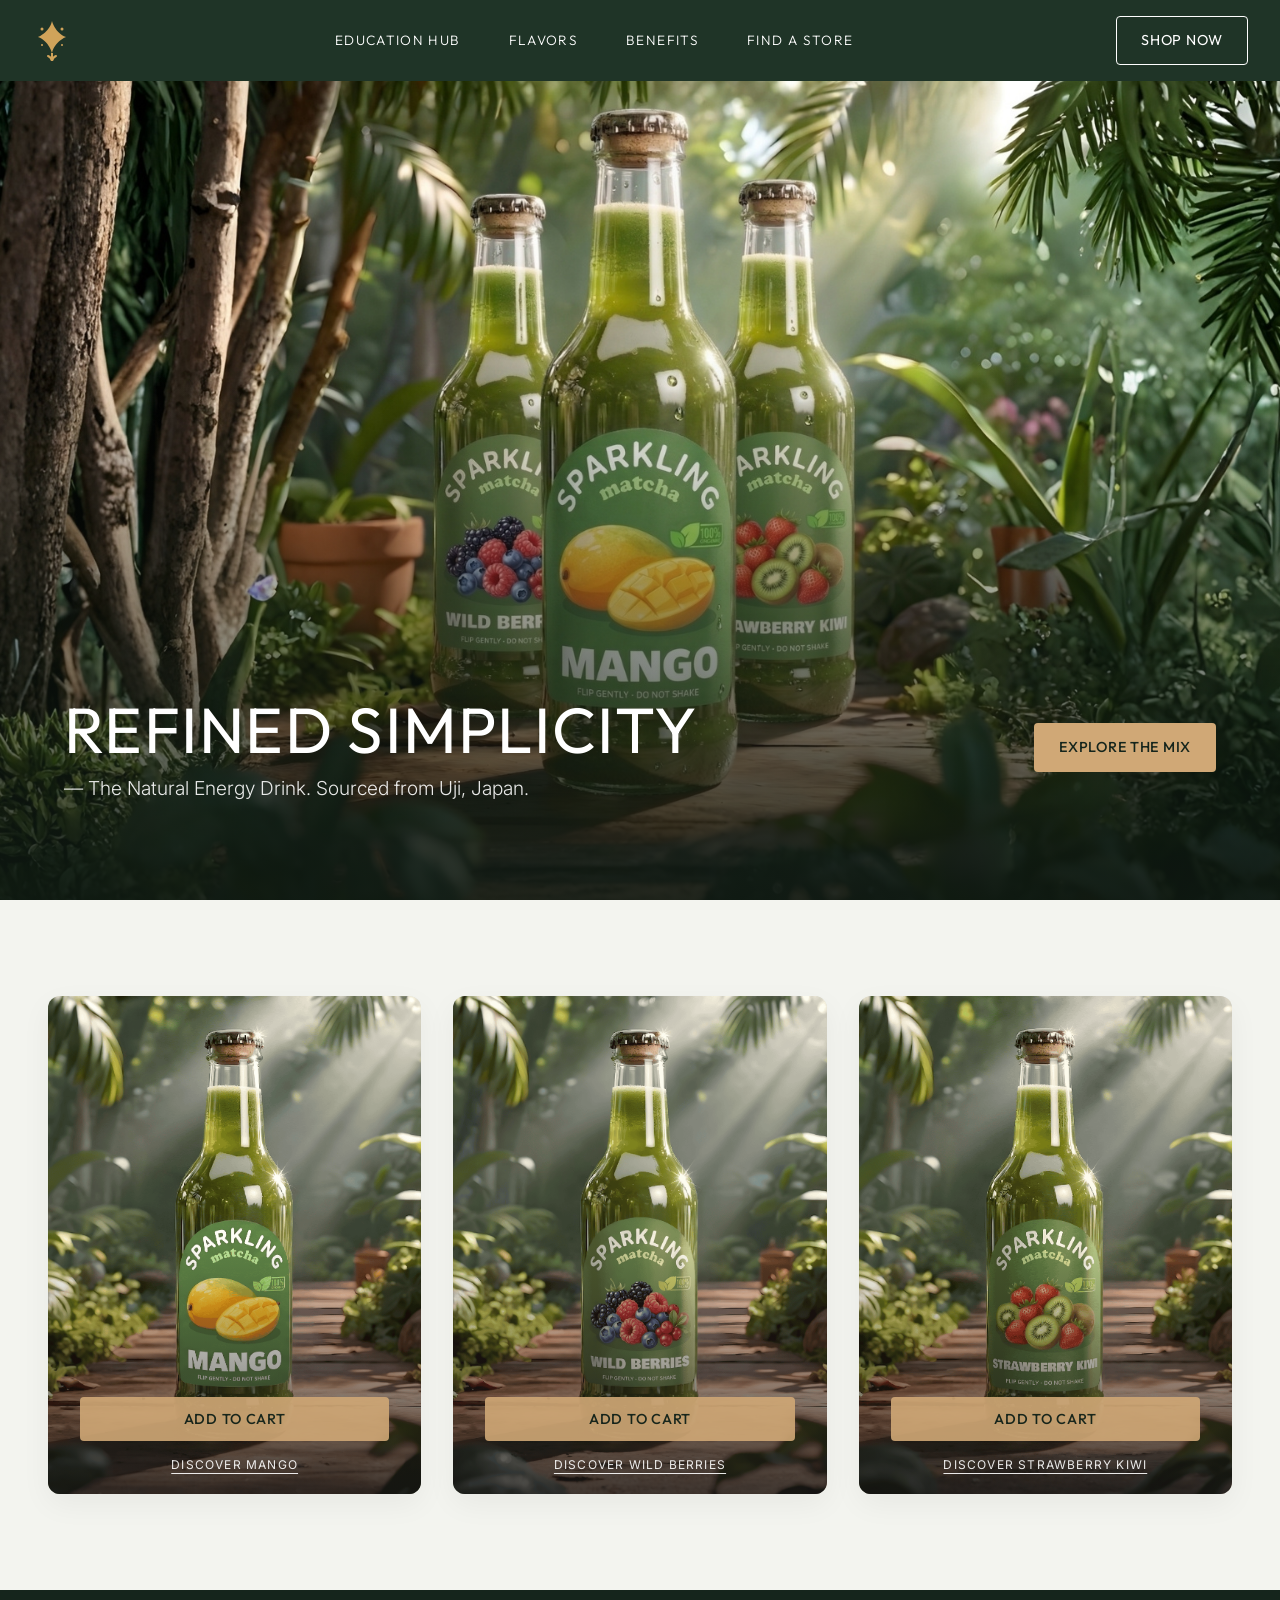
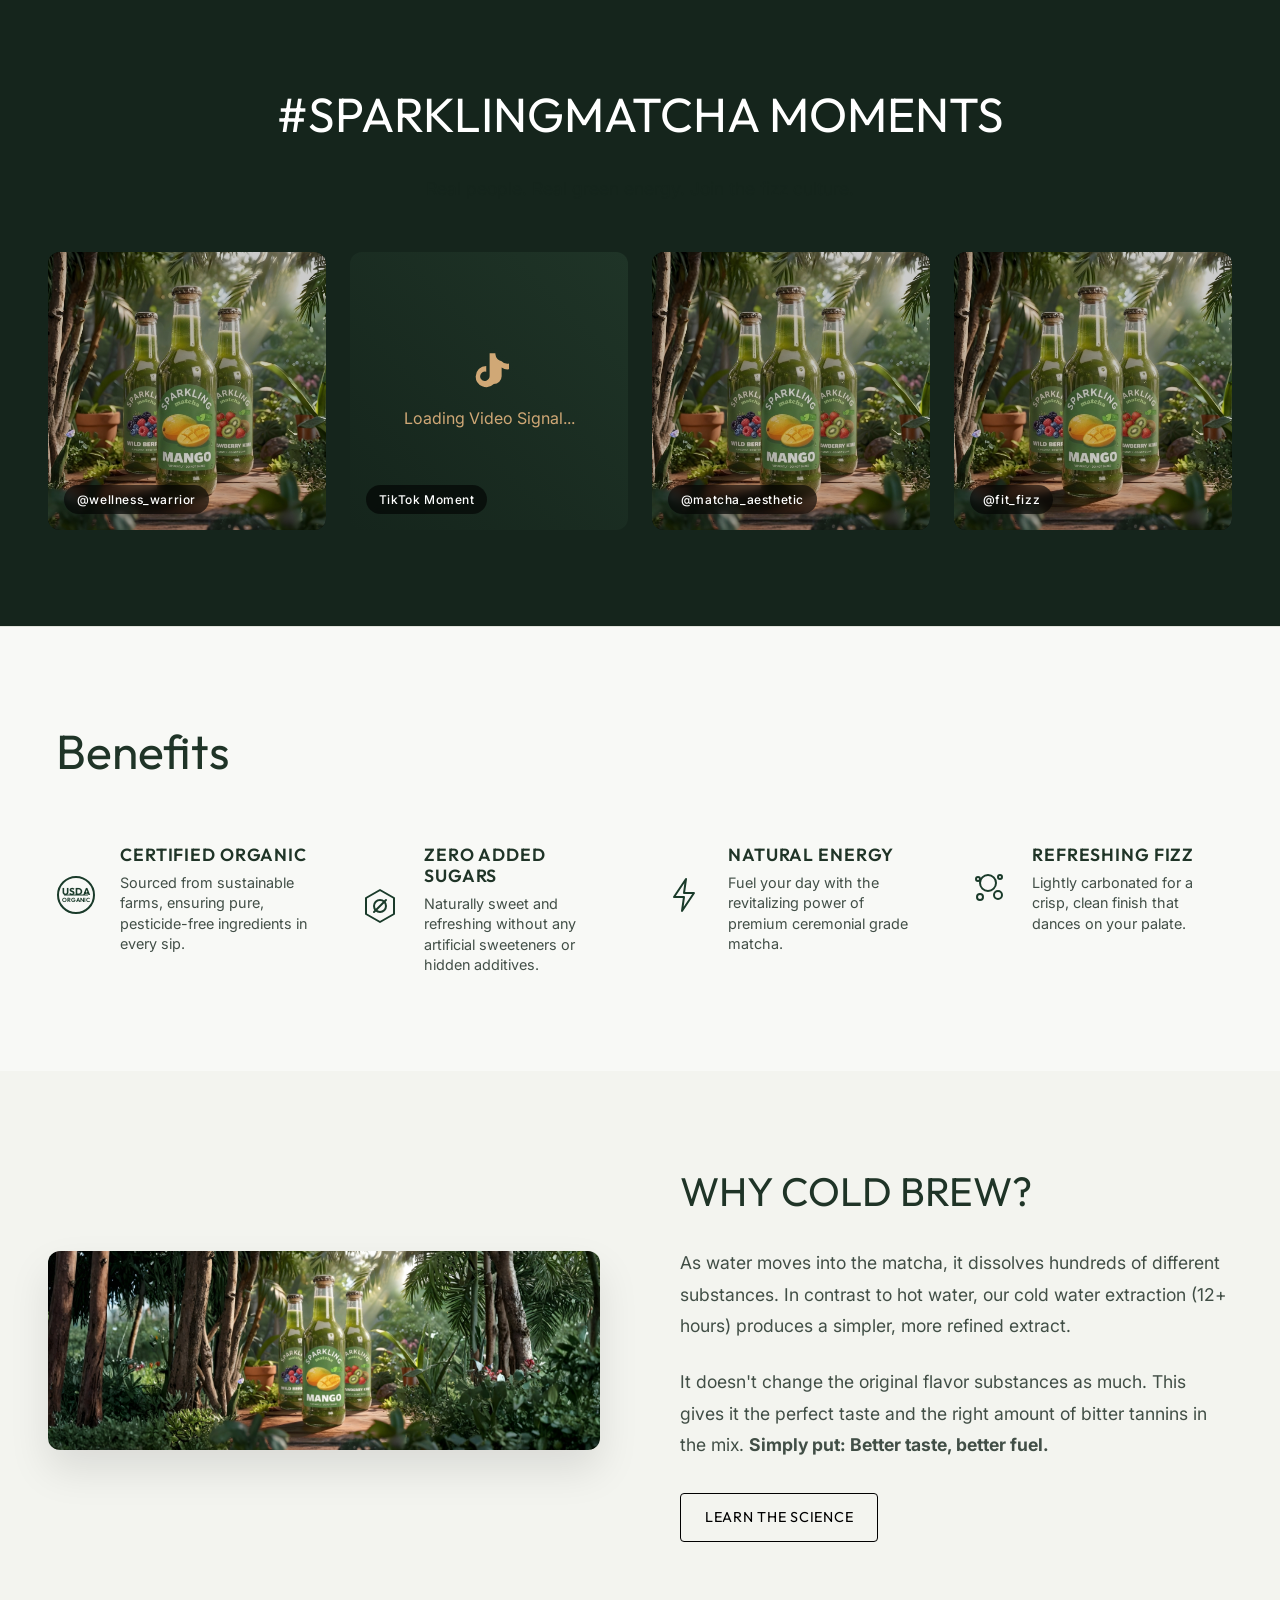
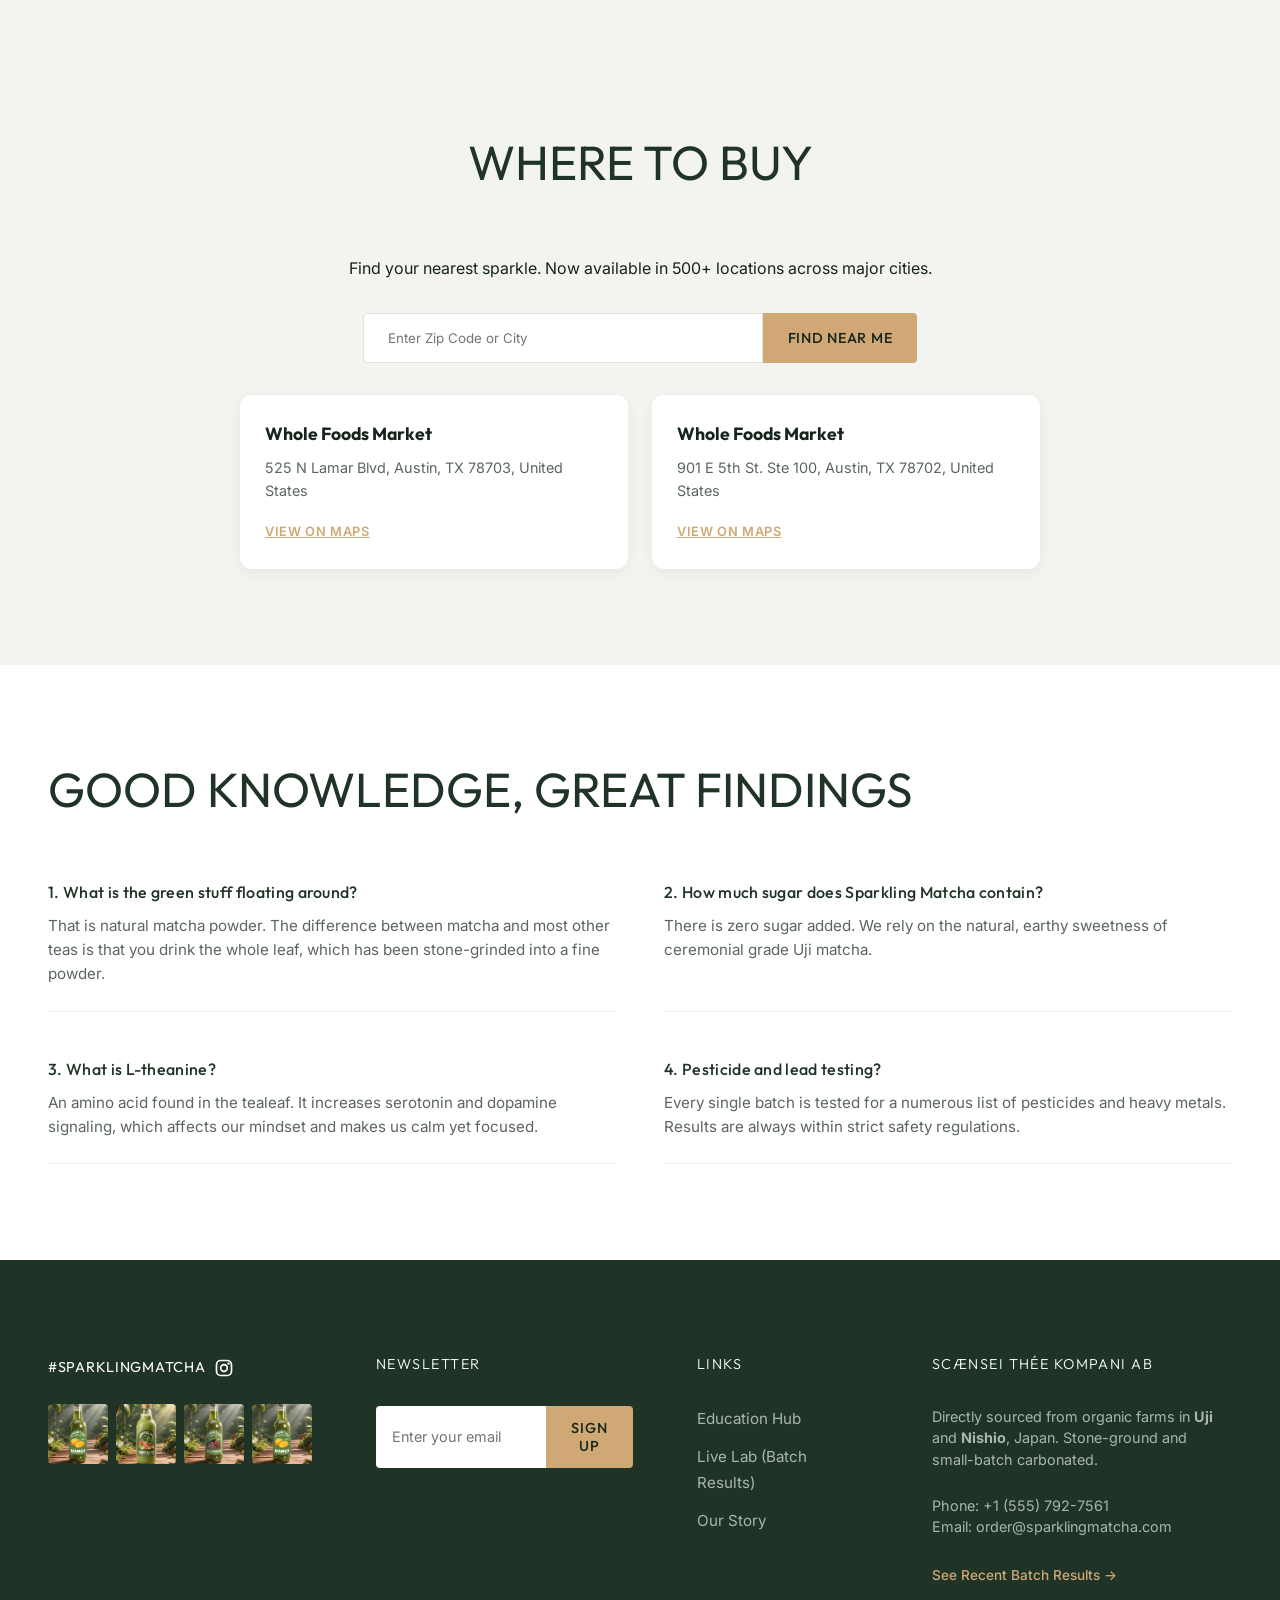
==== commit c97bc508: "modified:   site/index.html 	modified:   site/style.css" ====
--- a/site/index.html
+++ b/site/index.html
@@ -66,6 +66,22 @@
               "@type": "Answer",
               "text": "Yes, our sparkling matcha is zero-sugar and keto-friendly, with no artificial sweeteners or additives."
             }
+          },
+          {
+            "@type": "Question",
+            "name": "What is the green stuff floating around?",
+            "acceptedAnswer": {
+              "@type": "Answer",
+              "text": "That is natural matcha powder. We stone-grind the whole leaf, and small particles may settle—simply shake gently for the full nutrient profile."
+            }
+          },
+          {
+            "@type": "Question",
+            "name": "What is L-theanine?",
+            "acceptedAnswer": {
+              "@type": "Answer",
+              "text": "L-theanine is an amino acid that promotes relaxation without drowsiness. It works synergistically with caffeine for a calm, alert state."
+            }
           }
         ]
       },
@@ -132,8 +148,8 @@
         </div>
         <div class="hero-content">
             <div class="hero-text">
-                <h1>SPARKLING MATCHA</h1>
-                <p>— Experience the crisp, clean refresh.</p>
+                <h1>REFINED SIMPLICITY</h1>
+                <p>— The Natural Energy Drink. Sourced from Uji, Japan.</p>
             </div>
             <div class="hero-cta">
                 <a href="#explore" class="btn btn-solid">EXPLORE THE MIX</a>
@@ -344,6 +360,23 @@
         </div>
     </section>
 
+    <!-- Why Cold Brew? Section -->
+    <section class="science" id="science">
+        <div class="container science-grid">
+            <div class="science-image">
+                <img src="images/Showcase.jpg" alt="Scientific visualization of cold-brewed matcha particles" loading="lazy">
+            </div>
+            <div class="science-text">
+                <h2 class="section-title">WHY COLD BREW?</h2>
+                <p>As water moves into the matcha, it dissolves hundreds of different substances. In contrast to hot water, our cold water extraction (12+ hours) produces a simpler, more refined extract.</p>
+                <p>It doesn't change the original flavor substances as much. This gives it the perfect taste and the right amount of bitter tannins in the mix. <strong>Simply put: Better taste, better fuel.</strong></p>
+                <div style="margin-top: 2rem;">
+                    <a href="education.html" class="btn btn-outline btn-dark" style="color: black; border-color: black;">LEARN THE SCIENCE</a>
+                </div>
+            </div>
+        </div>
+    </section>
+
     <!-- Store Locator Section -->
     <section class="store-locator" id="stores">
         <div class="container">
@@ -368,6 +401,31 @@
                         <a href="https://maps.app.goo.gl/hFJqFK3WCmtJEWfJ9" target="_blank" class="store-link">View on
                             Maps</a>
                     </div>
+                </div>
+            </div>
+        </div>
+    </section>
+
+    <!-- Quick Knowledge (Competitor FAQ Strategy) -->
+    <section class="quick-faq" id="faq">
+        <div class="container">
+            <h2 class="section-title">GOOD KNOWLEDGE, GREAT FINDINGS</h2>
+            <div class="faq-grid">
+                <div class="faq-item">
+                    <h3>1. What is the green stuff floating around?</h3>
+                    <p>That is natural matcha powder. The difference between matcha and most other teas is that you drink the whole leaf, which has been stone-grinded into a fine powder.</p>
+                </div>
+                <div class="faq-item">
+                    <h3>2. How much sugar does Sparkling Matcha contain?</h3>
+                    <p>There is zero sugar added. We rely on the natural, earthy sweetness of ceremonial grade Uji matcha.</p>
+                </div>
+                <div class="faq-item">
+                    <h3>3. What is L-theanine?</h3>
+                    <p>An amino acid found in the tealeaf. It increases serotonin and dopamine signaling, which affects our mindset and makes us calm yet focused.</p>
+                </div>
+                <div class="faq-item">
+                    <h3>4. Pesticide and lead testing?</h3>
+                    <p>Every single batch is tested for a numerous list of pesticides and heavy metals. Results are always within strict safety regulations.</p>
                 </div>
             </div>
         </div>
@@ -418,9 +476,9 @@
                 </ul>
             </div>
             <div class="footer-transparency">
-                <h4>SOURCE TRANSPARENCY</h4>
-                <p>Directly sourced from organic farms in <strong>Uji</strong> and <strong>Nishio</strong>, Japan.
-                    Stone-ground and small-batch carbonated.</p>
+                <h4>SCÆNSEI THÉE KOMPANI AB</h4>
+                <p>Directly sourced from organic farms in <strong>Uji</strong> and <strong>Nishio</strong>, Japan. Stone-ground and small-batch carbonated.</p>
+                <p>Phone: +1 (555) 792-7561<br>Email: order@sparklingmatcha.com</p>
                 <a href="batch-results.html" class="transparency-link">See Recent Batch Results →</a>
             </div>
         </div>
--- a/site/style.css
+++ b/site/style.css
@@ -1169,4 +1169,84 @@
     .stat-value {
         font-size: 1rem;
     }
+}
+
+/* Homepage Science & FAQ Sections */
+.science {
+    padding: var(--spacing-xl) 2rem;
+    background-color: var(--color-bg-light);
+}
+
+.science-grid {
+    display: grid;
+    grid-template-columns: 1fr 1fr;
+    gap: 5rem;
+    align-items: center;
+}
+
+.science-image img {
+    width: 100%;
+    border-radius: var(--border-radius);
+    box-shadow: 0 20px 40px rgba(0,0,0,0.1);
+}
+
+.science-text h2 {
+    margin-bottom: 2rem;
+    font-size: 2.5rem;
+}
+
+.science-text p {
+    font-size: 1.1rem;
+    line-height: 1.8;
+    color: var(--color-text-dark);
+    opacity: 0.8;
+    margin-bottom: 1.5rem;
+}
+
+.quick-faq {
+    padding: var(--spacing-xl) 2rem;
+    background-color: white;
+}
+
+.faq-grid {
+    display: grid;
+    grid-template-columns: repeat(2, 1fr);
+    gap: 3rem;
+    margin-top: 3rem;
+}
+
+.faq-item {
+    padding-bottom: 1.5rem;
+    border-bottom: 1px solid #f0f2ee;
+}
+
+.faq-item h3 {
+    font-family: var(--font-heading);
+    font-size: 1rem;
+    margin-bottom: 0.75rem;
+    color: var(--color-bg-dark);
+    letter-spacing: 0.02em;
+}
+
+.faq-item p {
+    font-size: 0.95rem;
+    line-height: 1.6;
+    color: var(--color-text-dark);
+    opacity: 0.7;
+}
+
+@media (max-width: 1024px) {
+    .science-grid {
+        gap: 3rem;
+    }
+}
+
+@media (max-width: 768px) {
+    .science-grid {
+        grid-template-columns: 1fr;
+        gap: 2rem;
+    }
+    .faq-grid {
+        grid-template-columns: 1fr;
+    }
 }
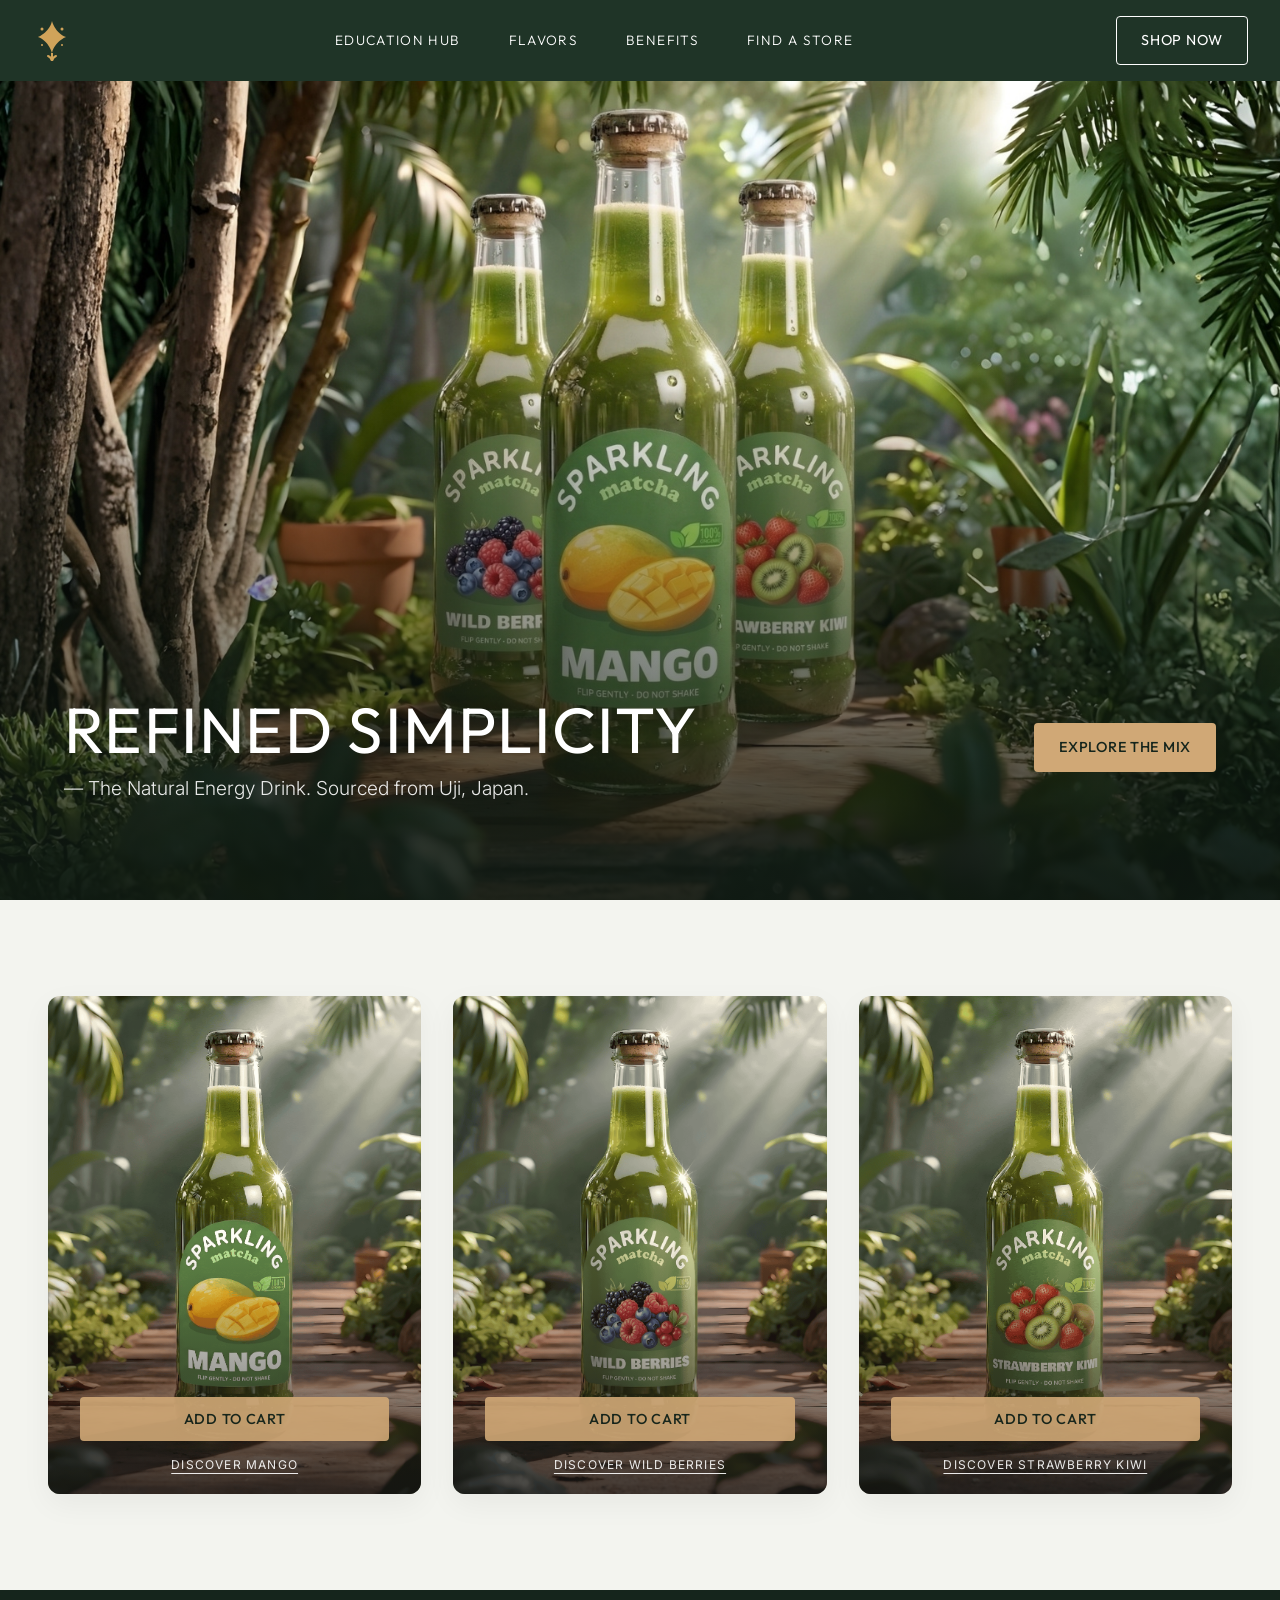
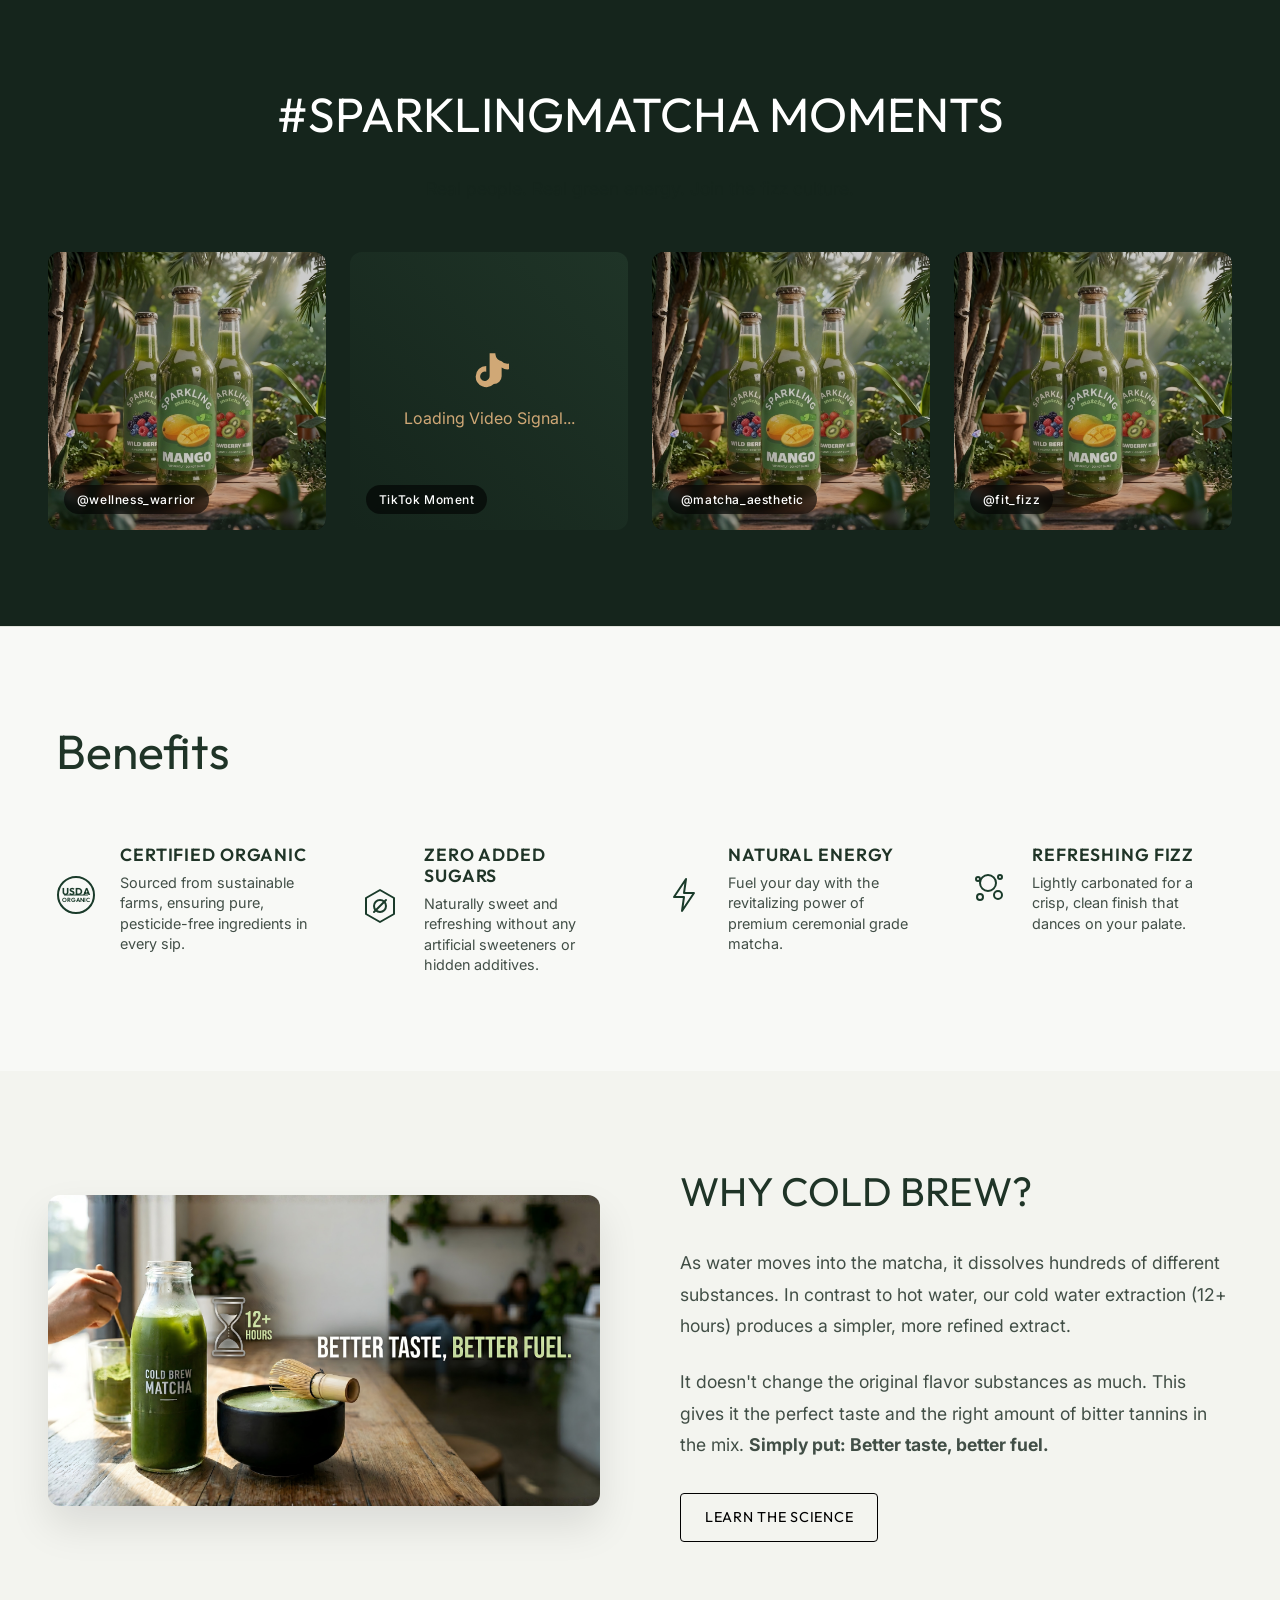
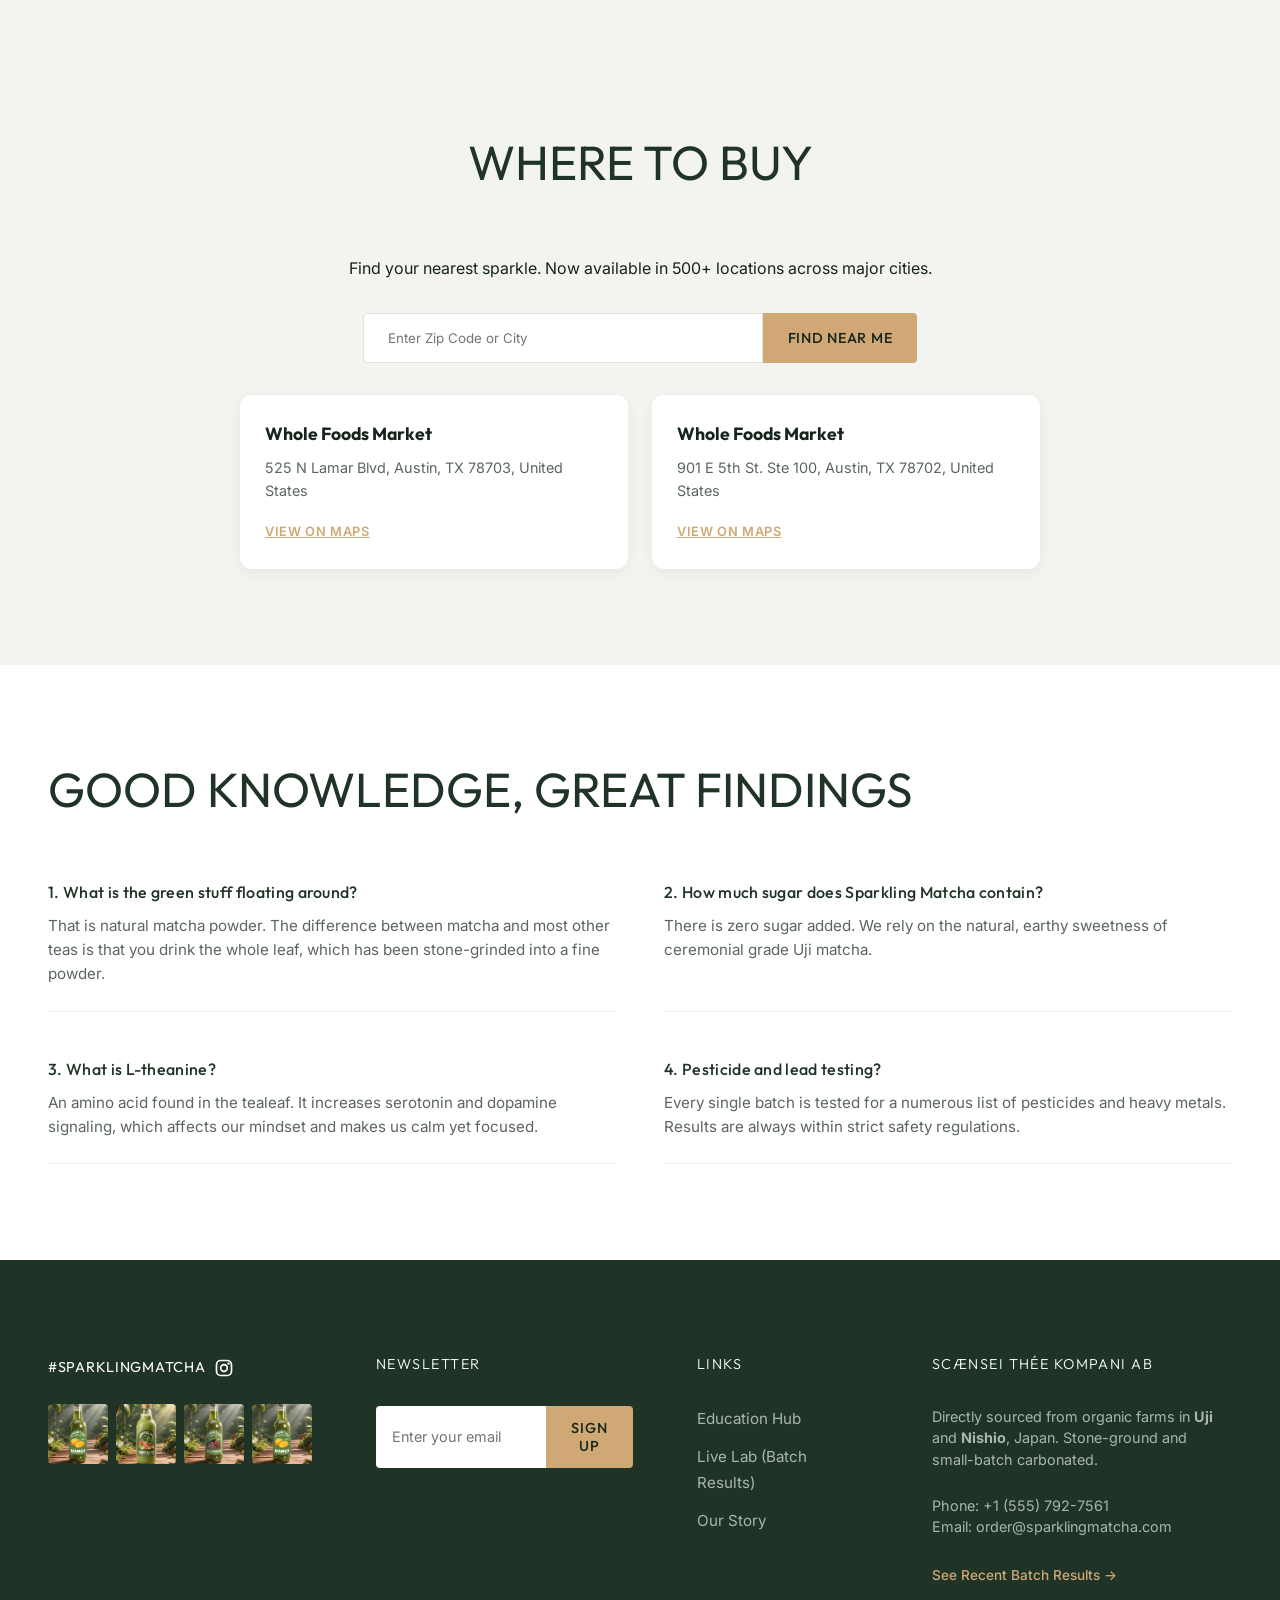
==== commit 583c9f16: "new file:   site/images/coldBrew.png 	modified:   site/index.html" ====
--- a/site/index.html
+++ b/site/index.html
@@ -364,14 +364,19 @@
     <section class="science" id="science">
         <div class="container science-grid">
             <div class="science-image">
-                <img src="images/Showcase.jpg" alt="Scientific visualization of cold-brewed matcha particles" loading="lazy">
+                <img src="images/coldBrew.png" alt="Scientific visualization of cold-brewed matcha particles"
+                    loading="lazy">
             </div>
             <div class="science-text">
                 <h2 class="section-title">WHY COLD BREW?</h2>
-                <p>As water moves into the matcha, it dissolves hundreds of different substances. In contrast to hot water, our cold water extraction (12+ hours) produces a simpler, more refined extract.</p>
-                <p>It doesn't change the original flavor substances as much. This gives it the perfect taste and the right amount of bitter tannins in the mix. <strong>Simply put: Better taste, better fuel.</strong></p>
+                <p>As water moves into the matcha, it dissolves hundreds of different substances. In contrast to hot
+                    water, our cold water extraction (12+ hours) produces a simpler, more refined extract.</p>
+                <p>It doesn't change the original flavor substances as much. This gives it the perfect taste and the
+                    right amount of bitter tannins in the mix. <strong>Simply put: Better taste, better fuel.</strong>
+                </p>
                 <div style="margin-top: 2rem;">
-                    <a href="education.html" class="btn btn-outline btn-dark" style="color: black; border-color: black;">LEARN THE SCIENCE</a>
+                    <a href="education.html" class="btn btn-outline btn-dark"
+                        style="color: black; border-color: black;">LEARN THE SCIENCE</a>
                 </div>
             </div>
         </div>
@@ -413,19 +418,23 @@
             <div class="faq-grid">
                 <div class="faq-item">
                     <h3>1. What is the green stuff floating around?</h3>
-                    <p>That is natural matcha powder. The difference between matcha and most other teas is that you drink the whole leaf, which has been stone-grinded into a fine powder.</p>
+                    <p>That is natural matcha powder. The difference between matcha and most other teas is that you
+                        drink the whole leaf, which has been stone-grinded into a fine powder.</p>
                 </div>
                 <div class="faq-item">
                     <h3>2. How much sugar does Sparkling Matcha contain?</h3>
-                    <p>There is zero sugar added. We rely on the natural, earthy sweetness of ceremonial grade Uji matcha.</p>
+                    <p>There is zero sugar added. We rely on the natural, earthy sweetness of ceremonial grade Uji
+                        matcha.</p>
                 </div>
                 <div class="faq-item">
                     <h3>3. What is L-theanine?</h3>
-                    <p>An amino acid found in the tealeaf. It increases serotonin and dopamine signaling, which affects our mindset and makes us calm yet focused.</p>
+                    <p>An amino acid found in the tealeaf. It increases serotonin and dopamine signaling, which affects
+                        our mindset and makes us calm yet focused.</p>
                 </div>
                 <div class="faq-item">
                     <h3>4. Pesticide and lead testing?</h3>
-                    <p>Every single batch is tested for a numerous list of pesticides and heavy metals. Results are always within strict safety regulations.</p>
+                    <p>Every single batch is tested for a numerous list of pesticides and heavy metals. Results are
+                        always within strict safety regulations.</p>
                 </div>
             </div>
         </div>
@@ -477,7 +486,8 @@
             </div>
             <div class="footer-transparency">
                 <h4>SCÆNSEI THÉE KOMPANI AB</h4>
-                <p>Directly sourced from organic farms in <strong>Uji</strong> and <strong>Nishio</strong>, Japan. Stone-ground and small-batch carbonated.</p>
+                <p>Directly sourced from organic farms in <strong>Uji</strong> and <strong>Nishio</strong>, Japan.
+                    Stone-ground and small-batch carbonated.</p>
                 <p>Phone: +1 (555) 792-7561<br>Email: order@sparklingmatcha.com</p>
                 <a href="batch-results.html" class="transparency-link">See Recent Batch Results →</a>
             </div>
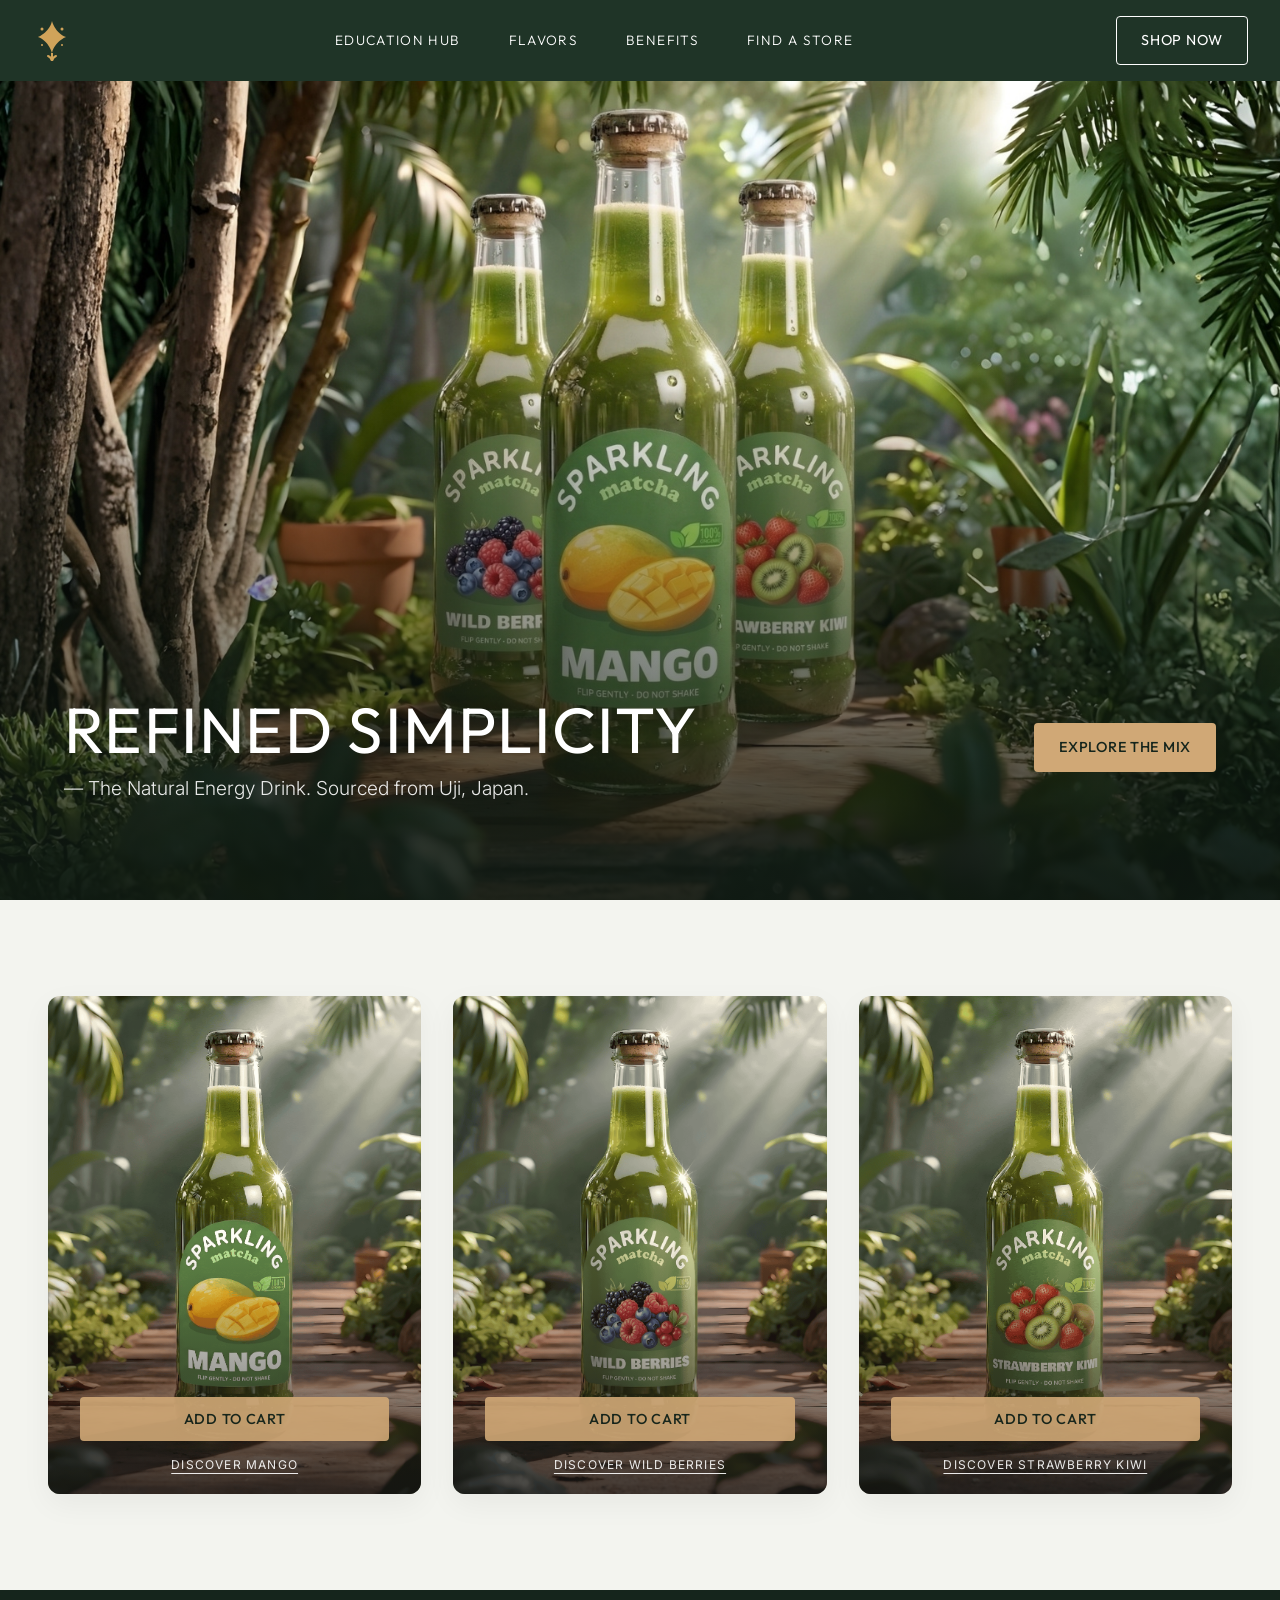
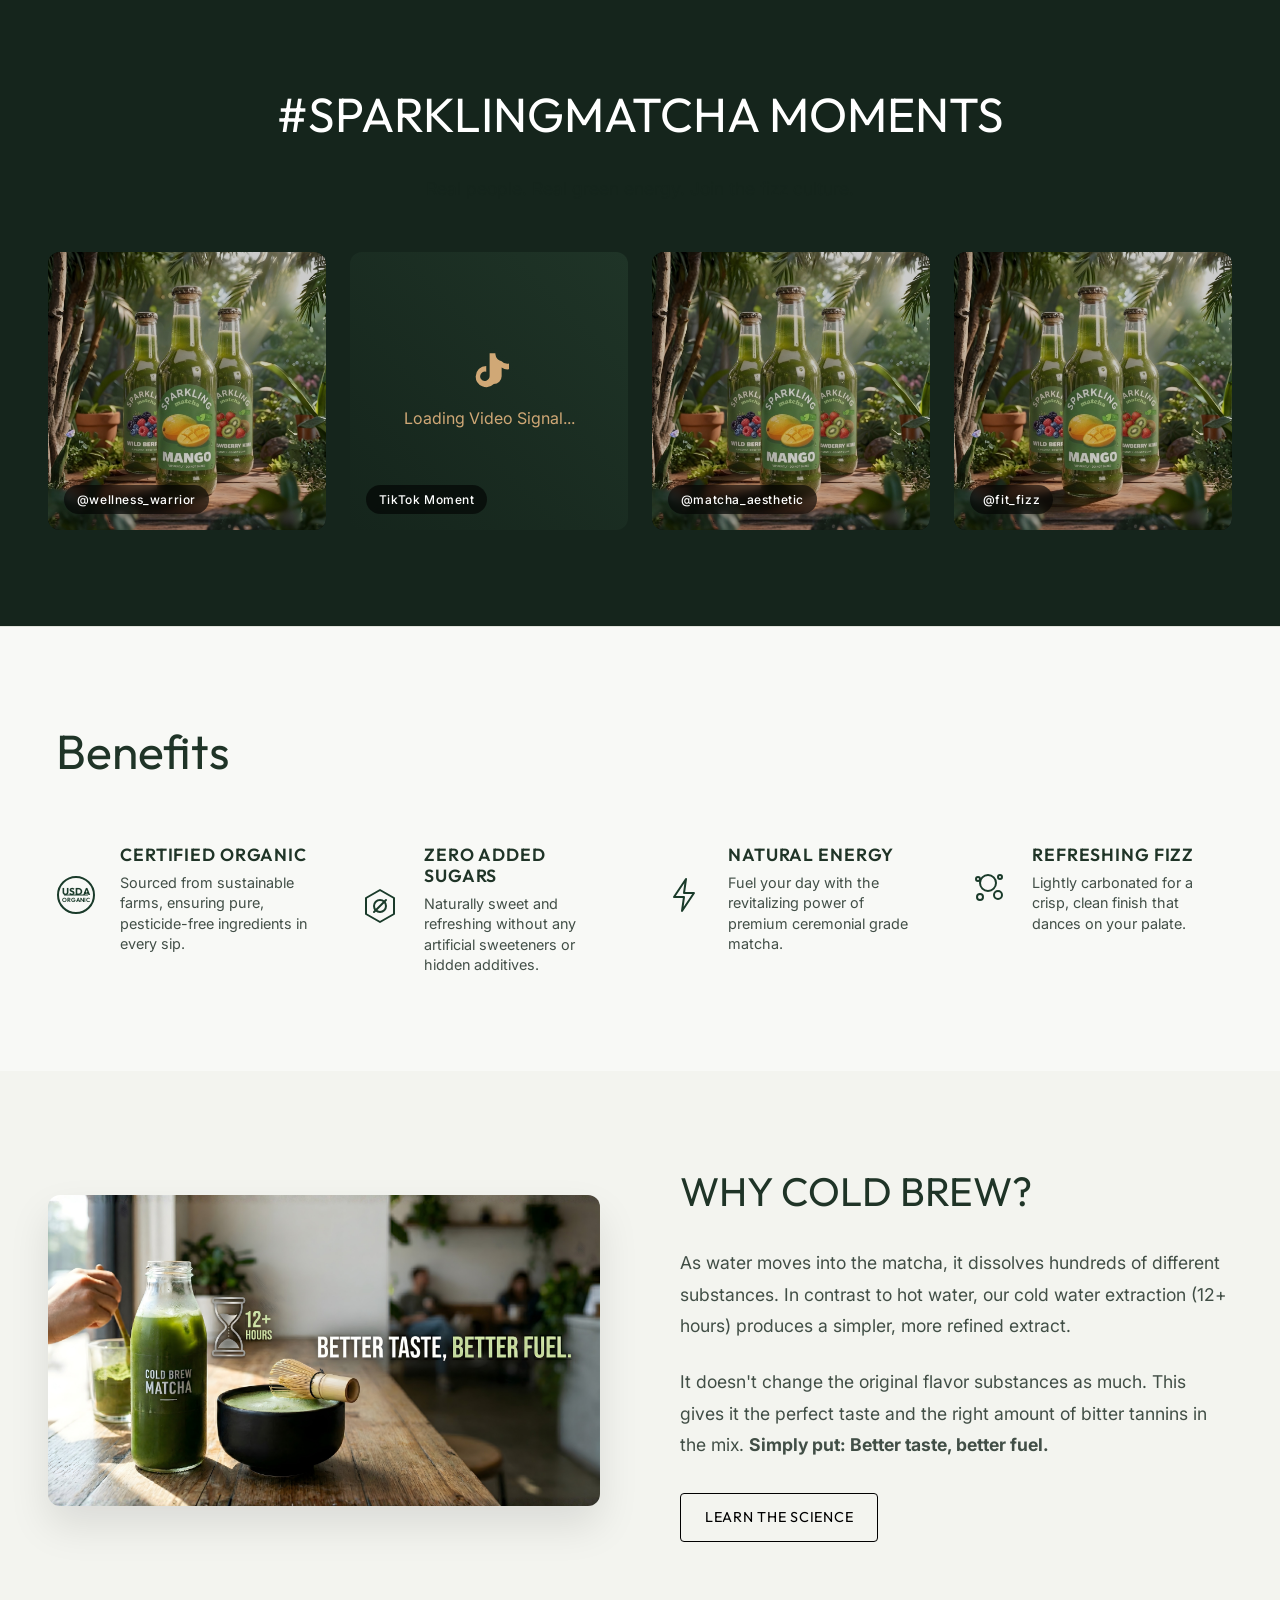
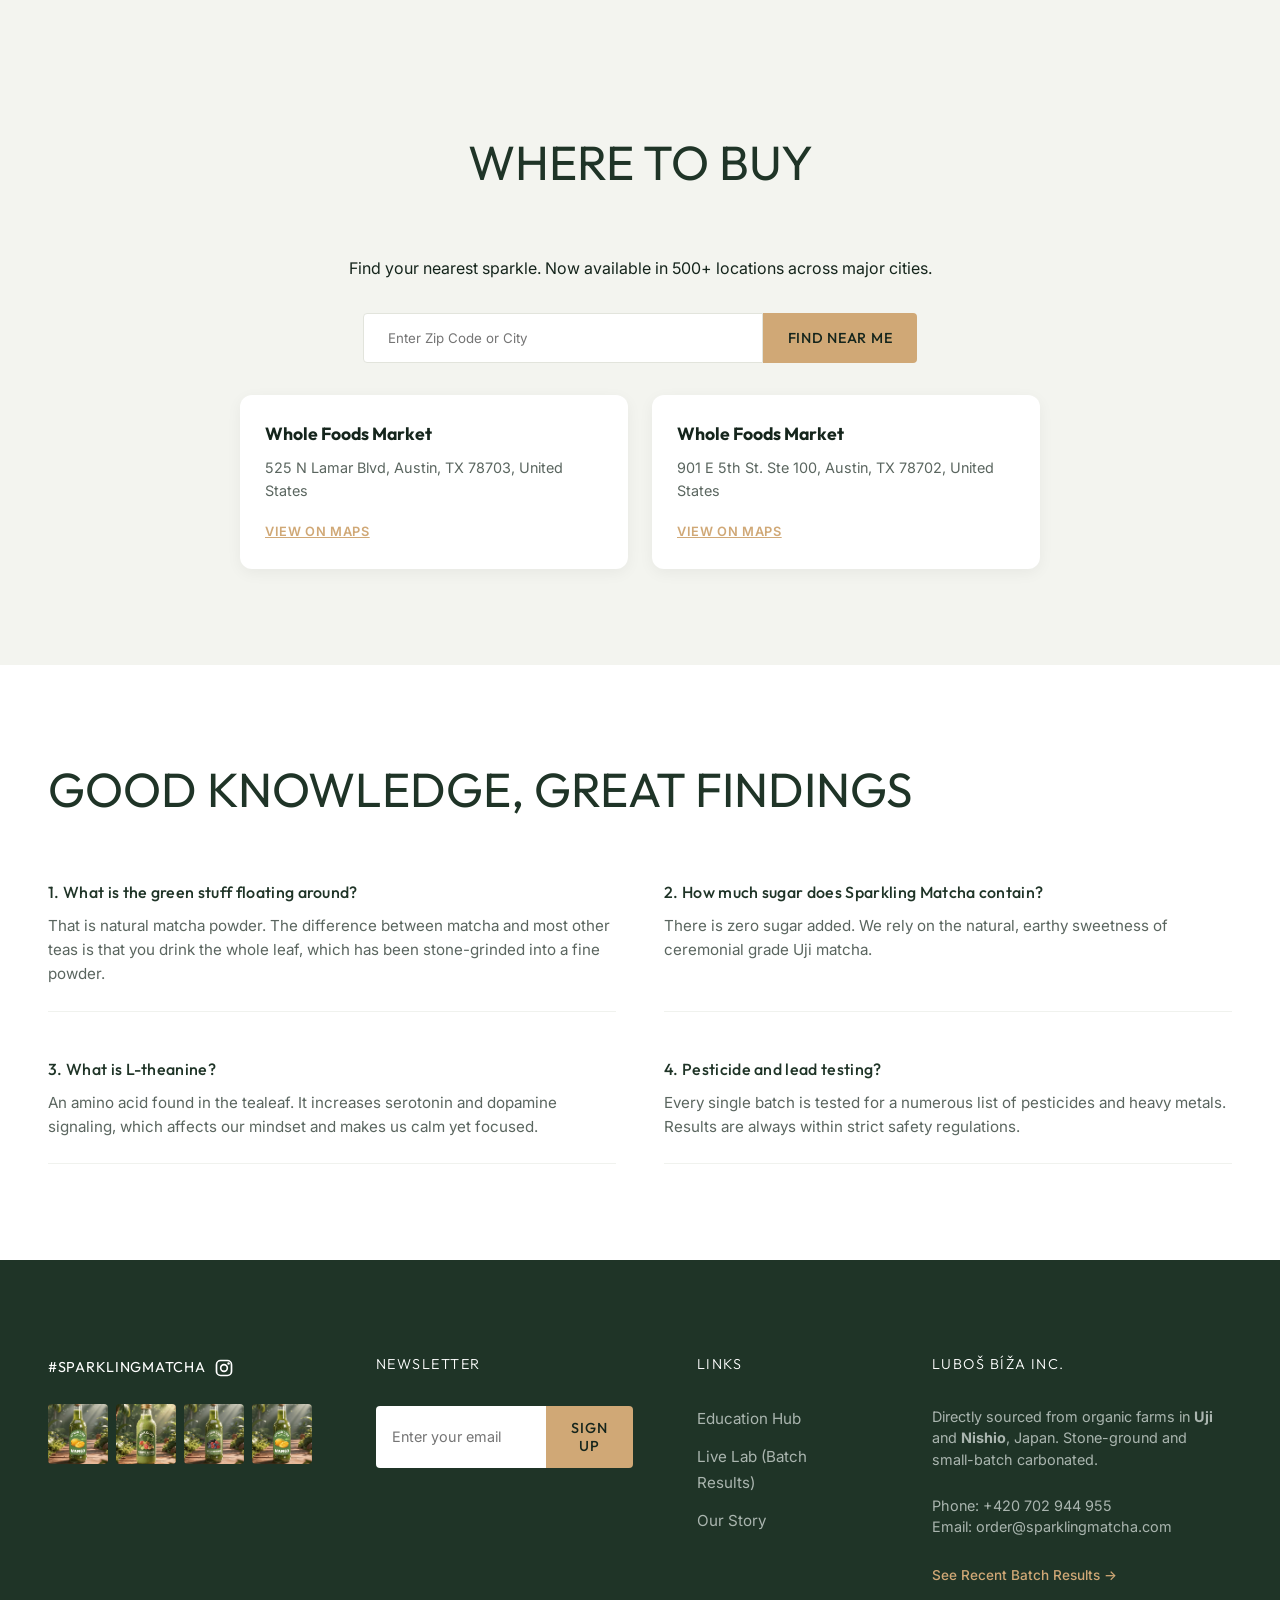
==== commit 3ba53a97: "Update company name and contact information in footer" ====
--- a/site/index.html
+++ b/site/index.html
@@ -485,10 +485,10 @@
                 </ul>
             </div>
             <div class="footer-transparency">
-                <h4>SCÆNSEI THÉE KOMPANI AB</h4>
+                <h4>Luboš Bíža Inc.</h4>
                 <p>Directly sourced from organic farms in <strong>Uji</strong> and <strong>Nishio</strong>, Japan.
                     Stone-ground and small-batch carbonated.</p>
-                <p>Phone: +1 (555) 792-7561<br>Email: order@sparklingmatcha.com</p>
+                <p>Phone: +420 702 944 955<br>Email: order@sparklingmatcha.com</p>
                 <a href="batch-results.html" class="transparency-link">See Recent Batch Results →</a>
             </div>
         </div>
@@ -497,4 +497,4 @@
     <script src="script.js"></script>
 </body>
 
-</html>+</html>
